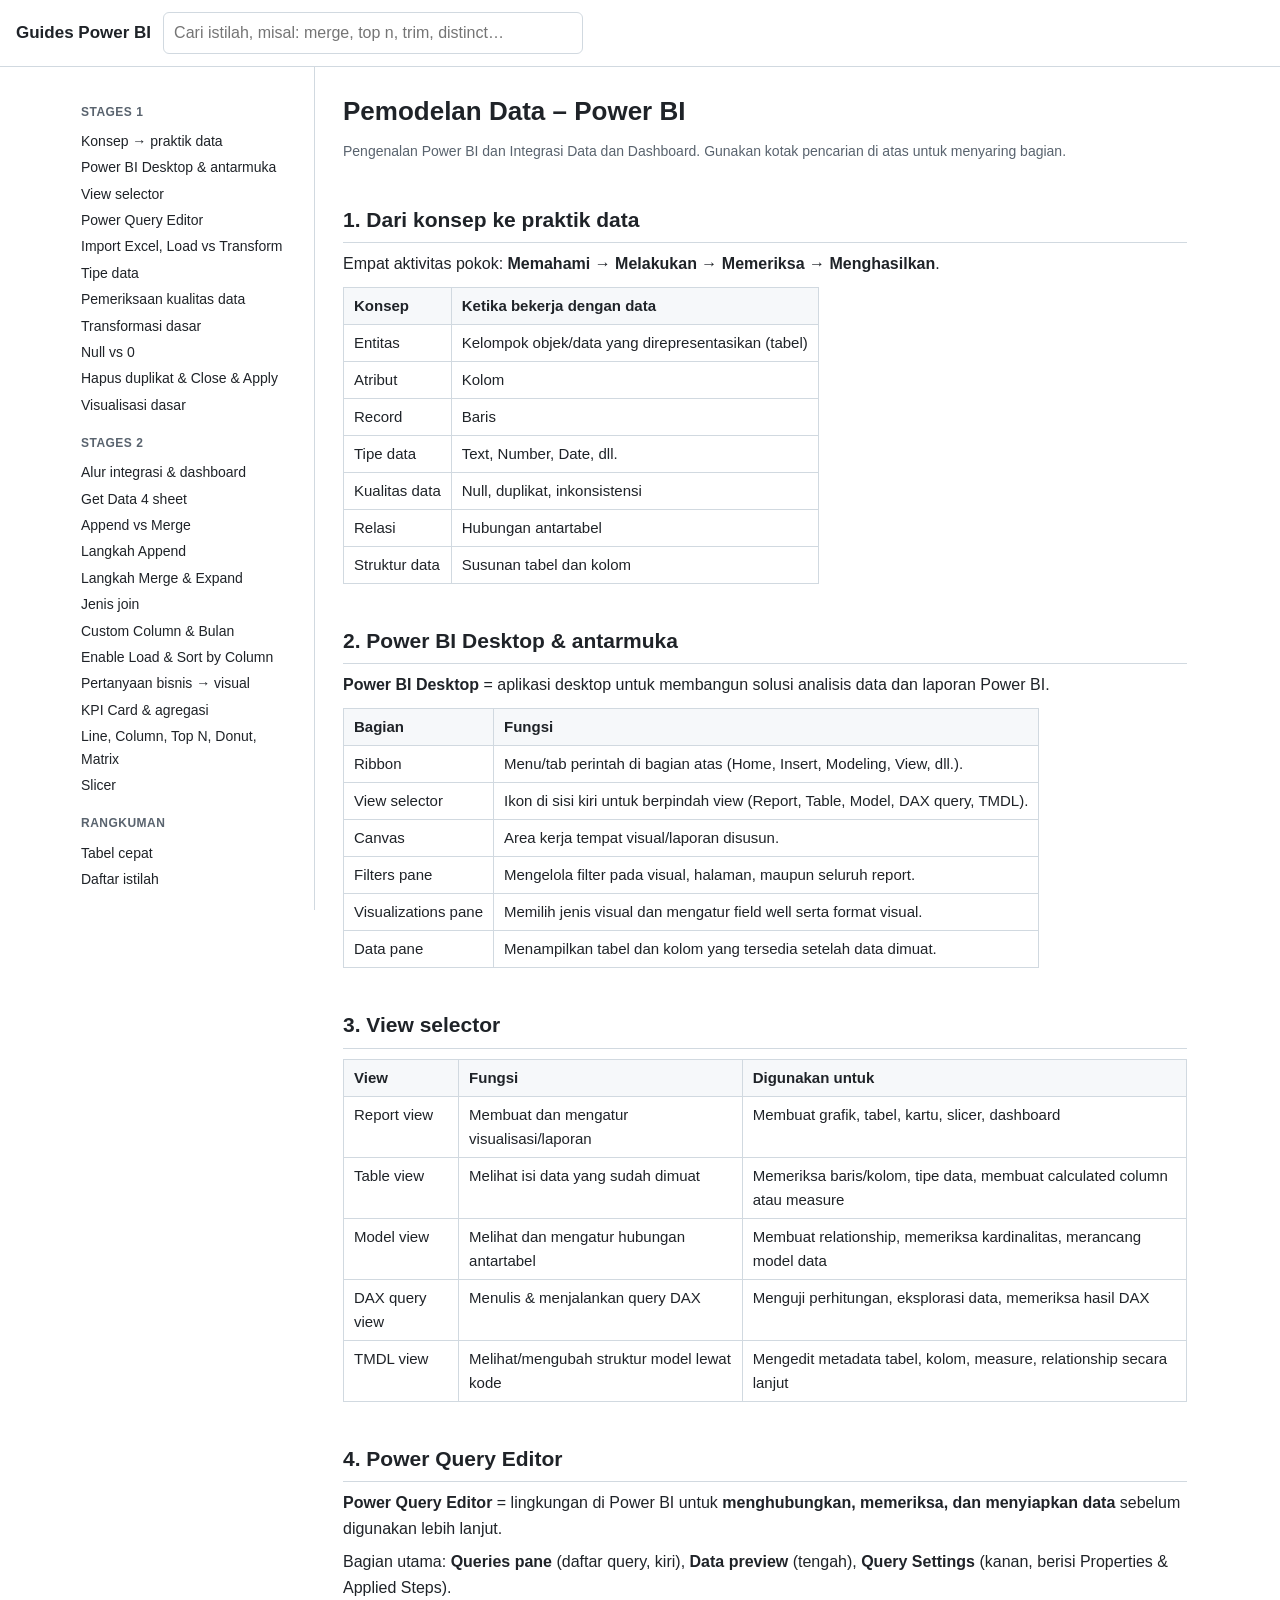
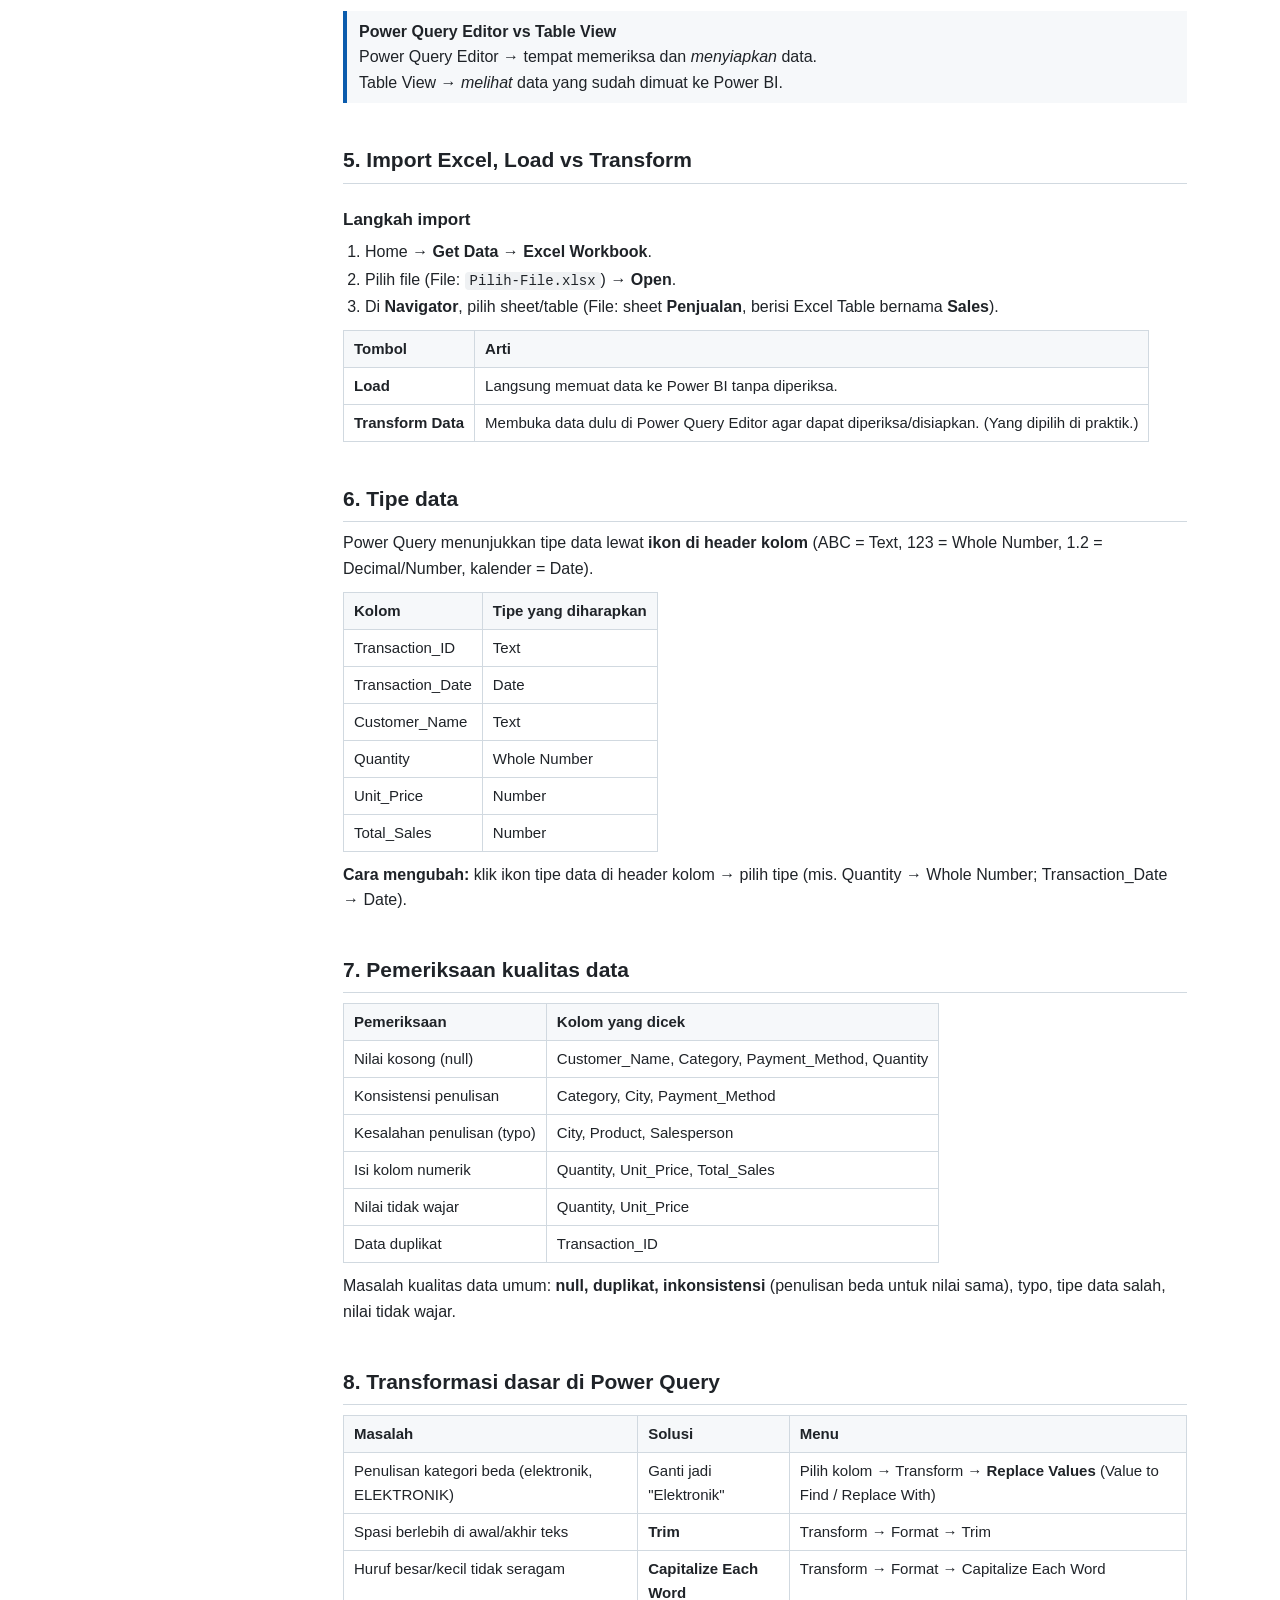
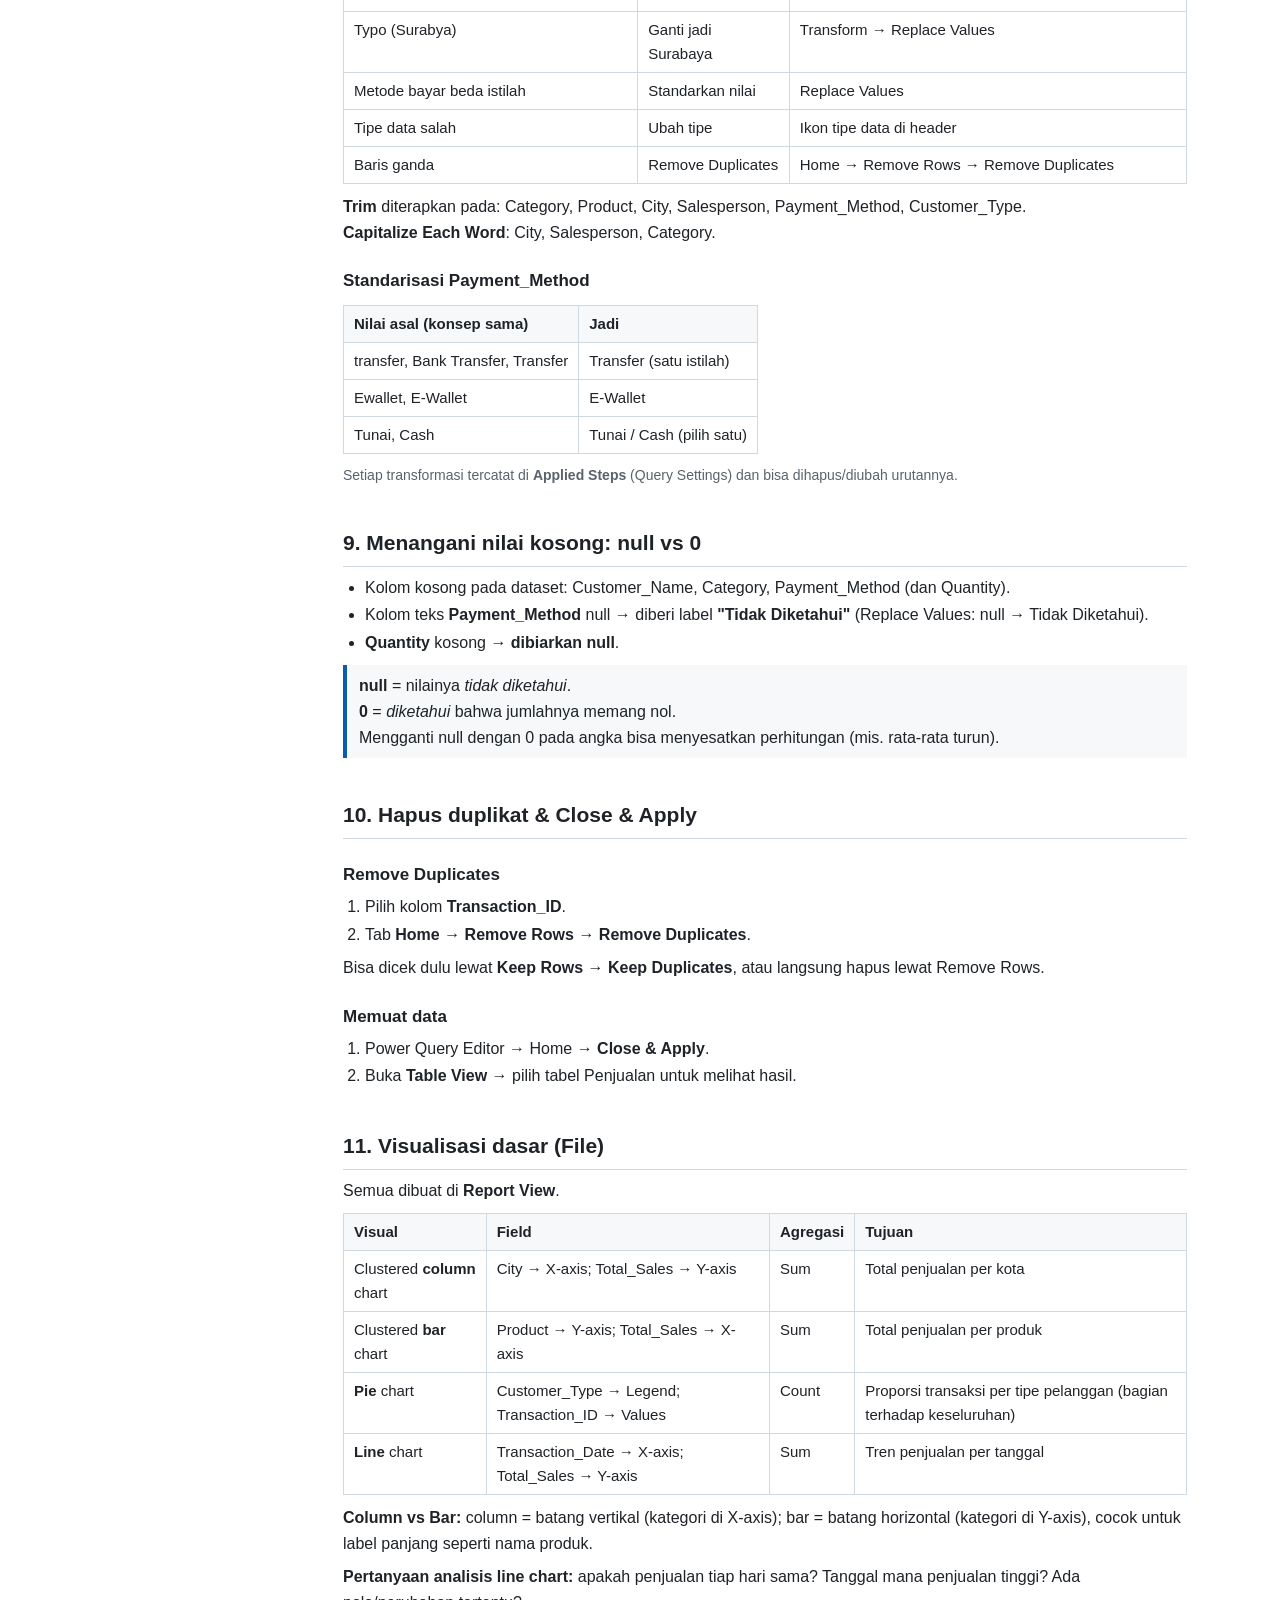
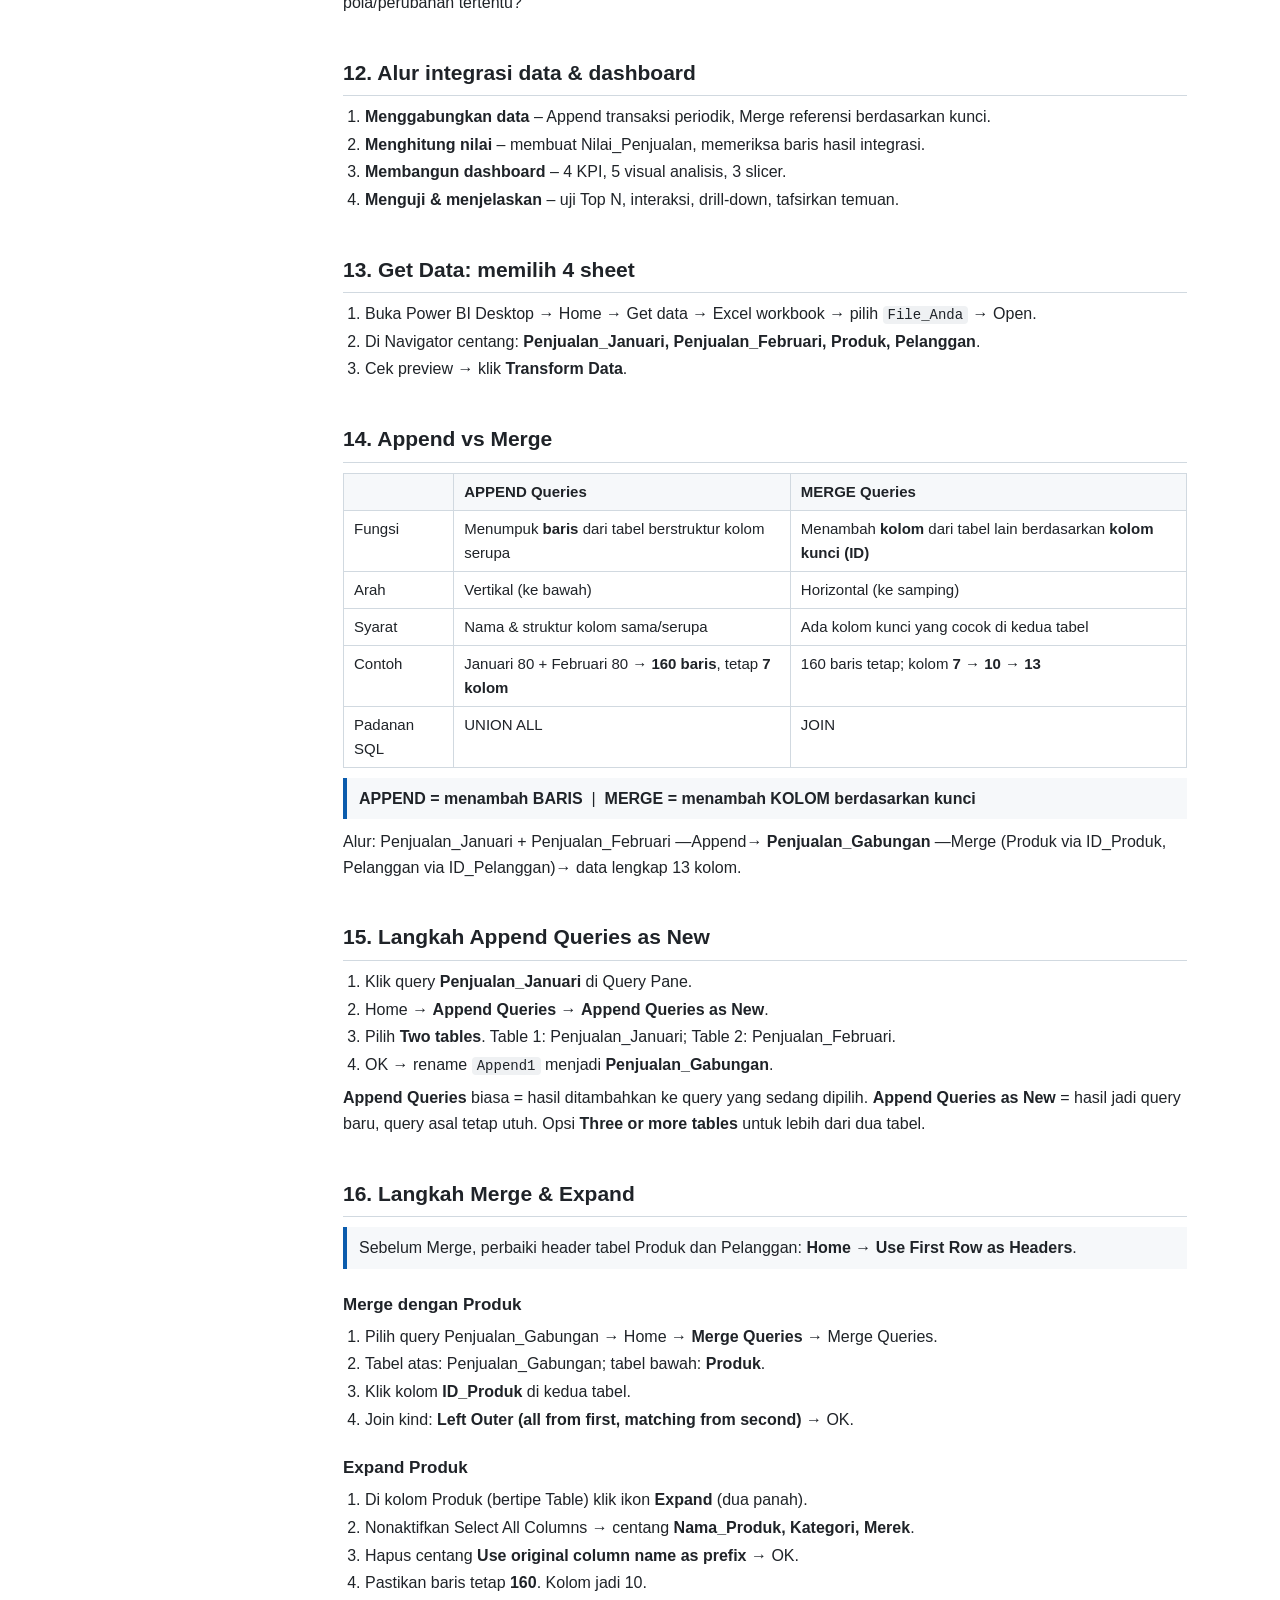
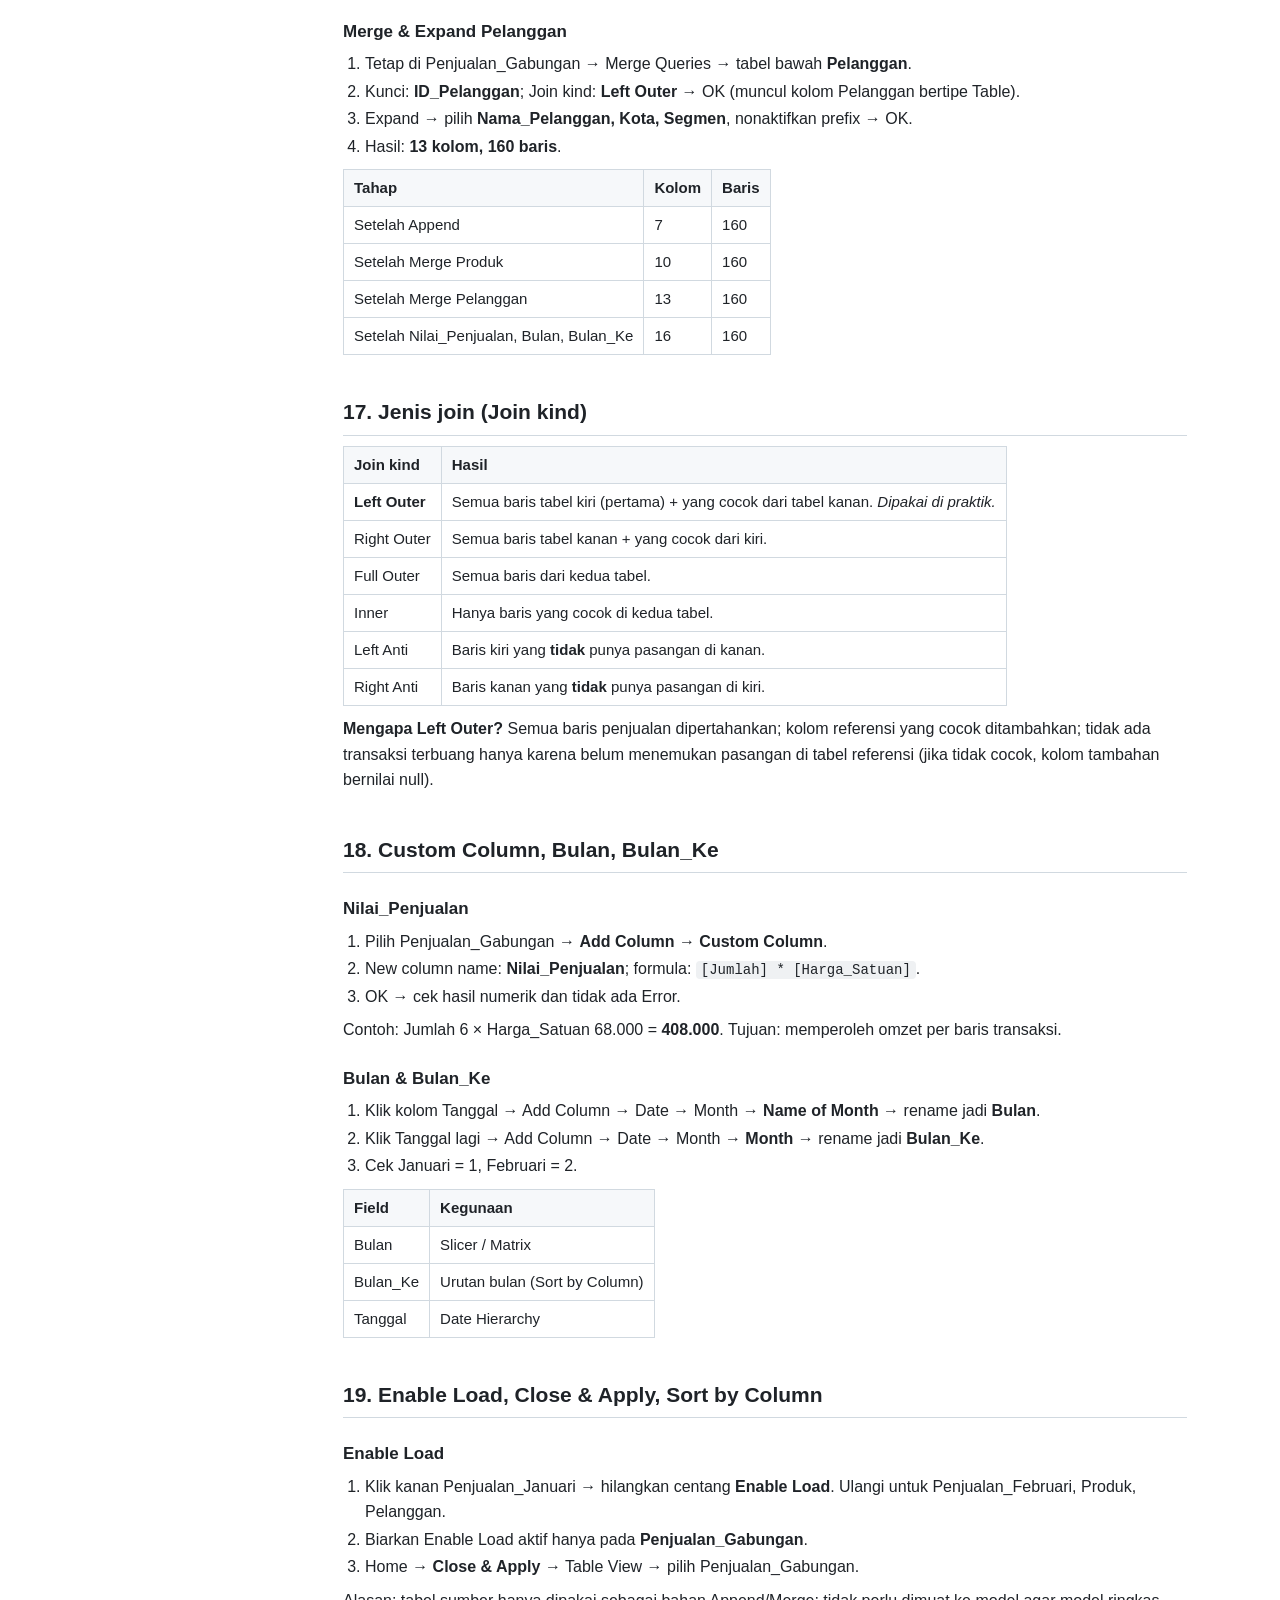
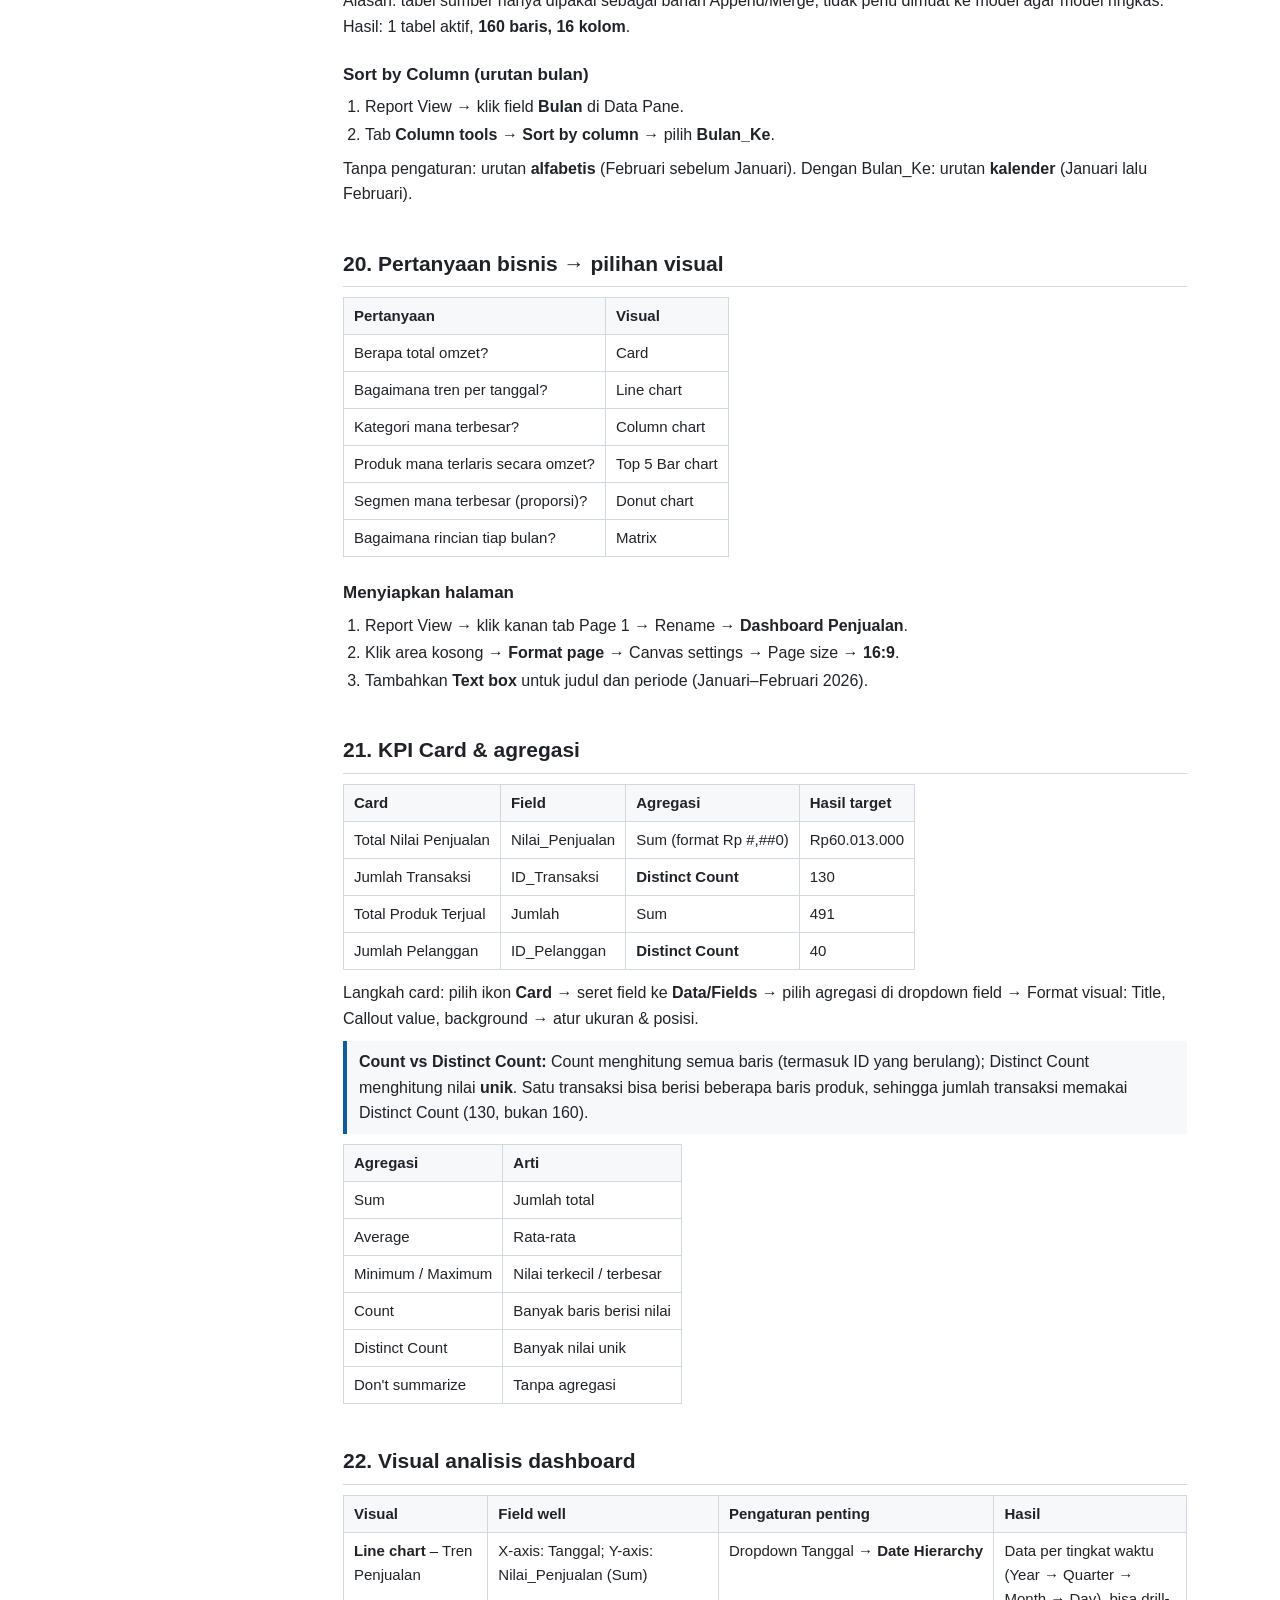
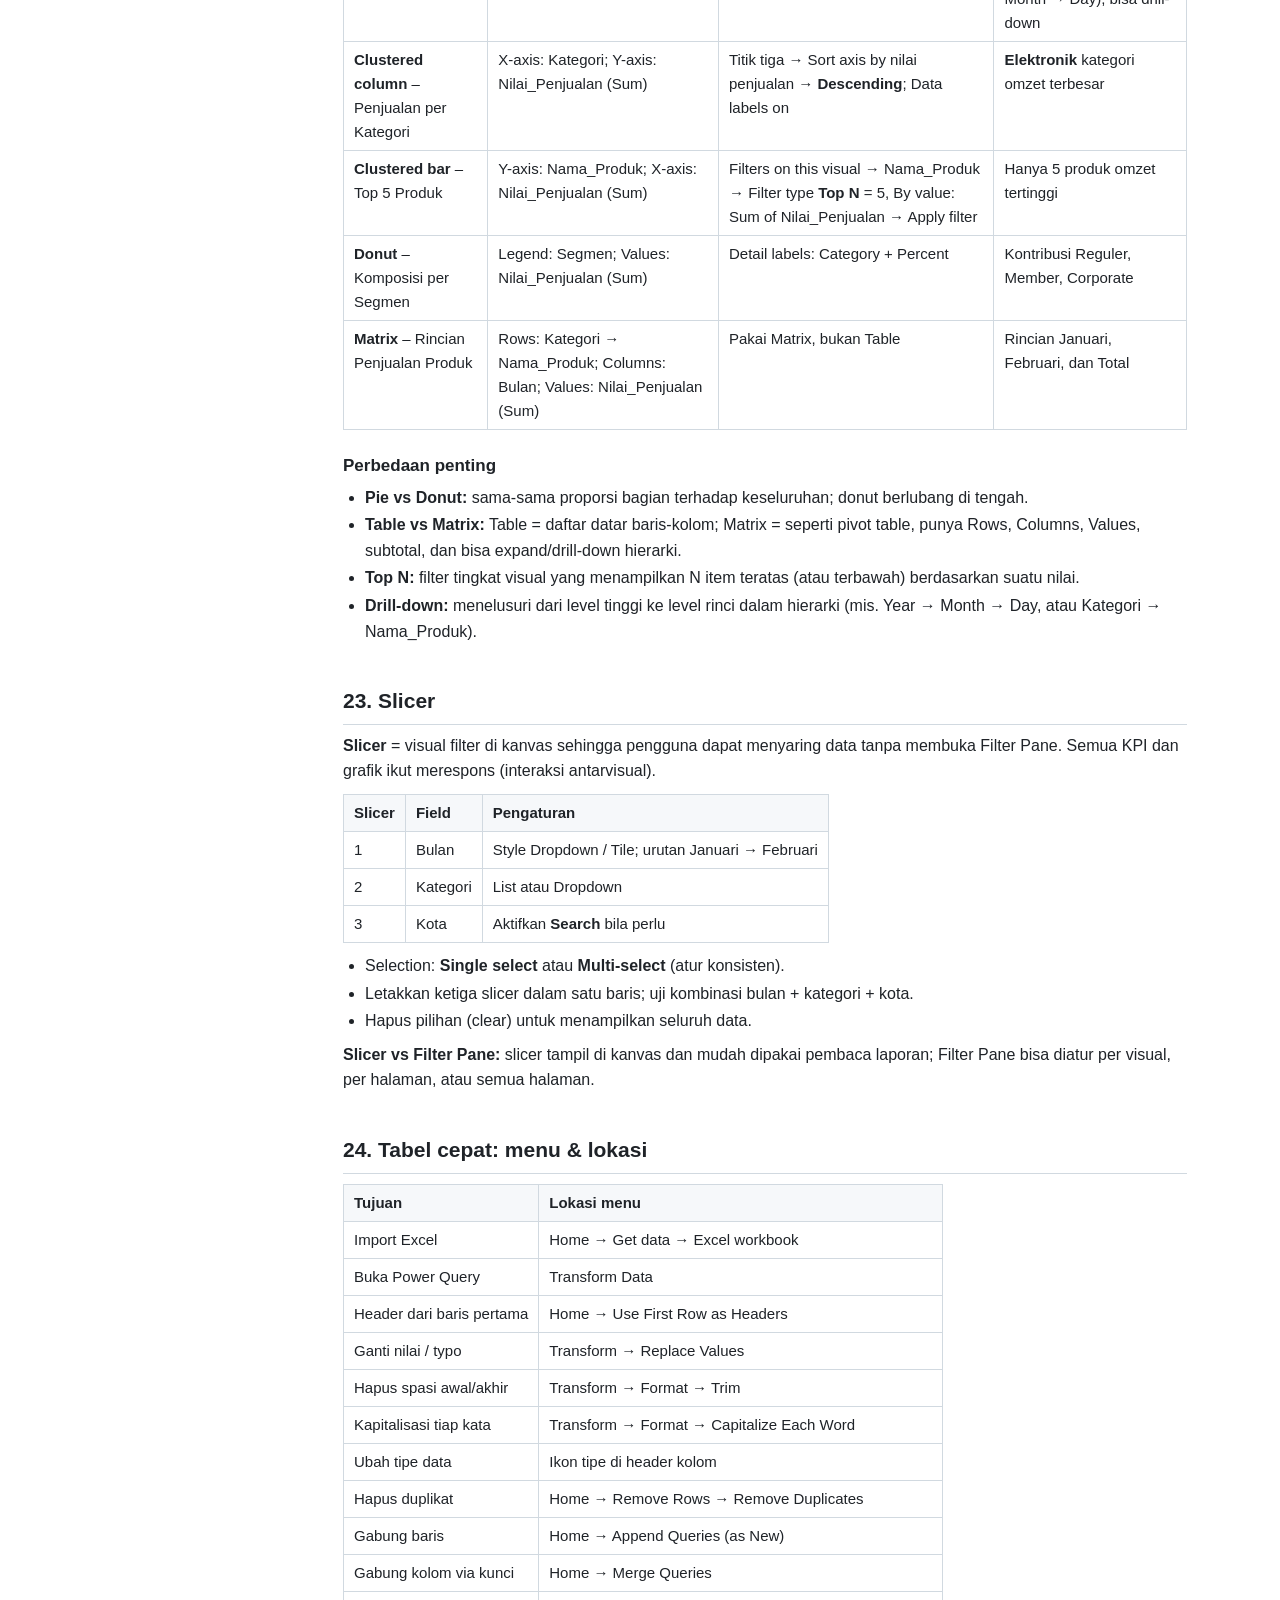
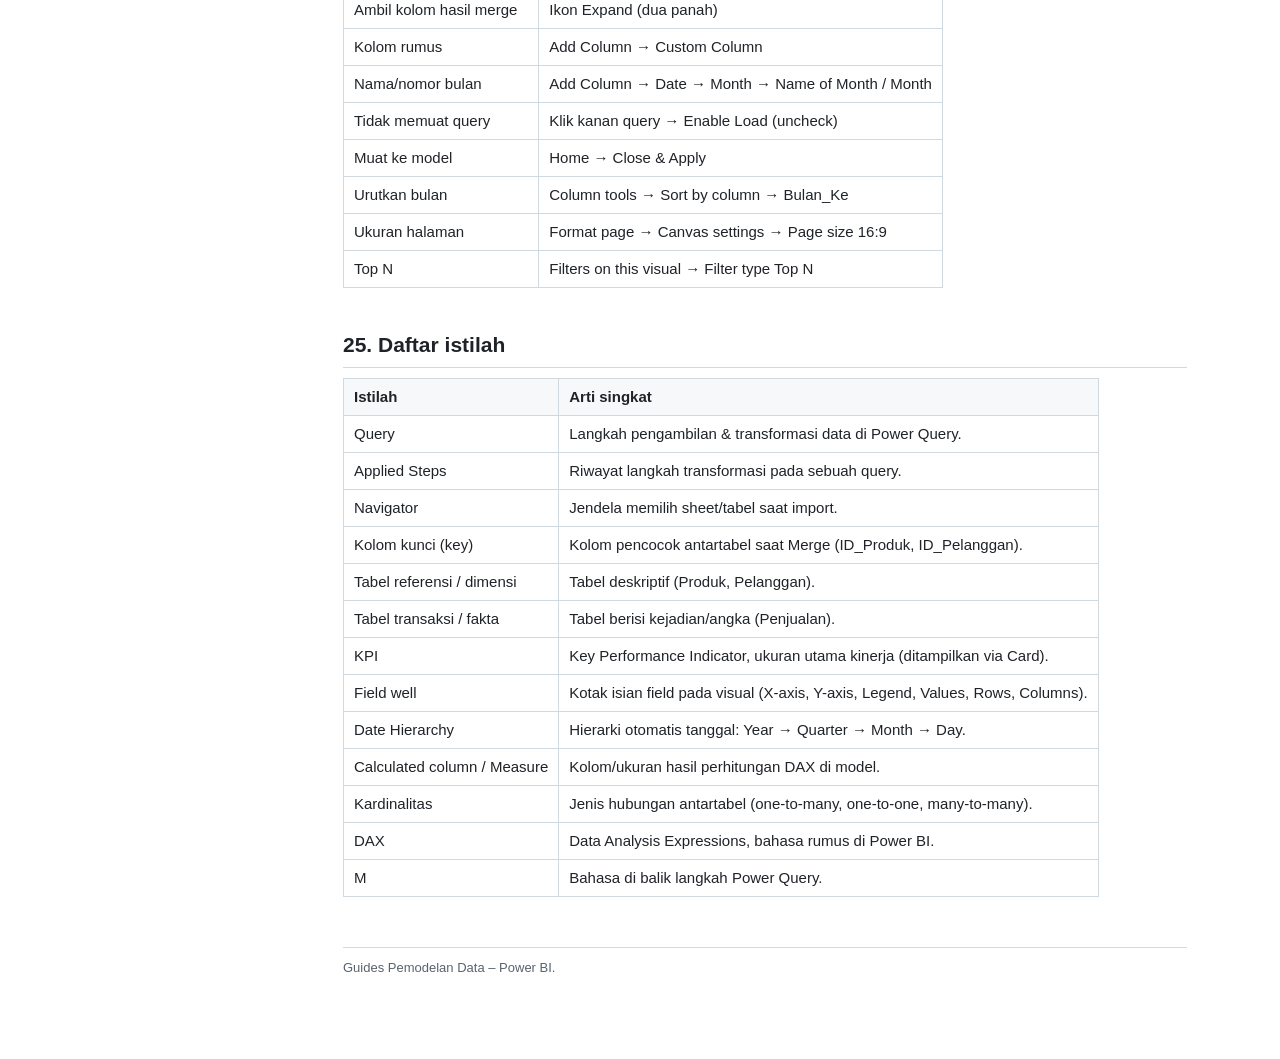
==== index.html @ 7ef9c20b "Tambah panduan Power BI" ====
<!doctype html>
<html lang="id">
<head>
<meta charset="utf-8">
<meta name="viewport" content="width=device-width, initial-scale=1">
<title>Guides Power BI</title>
<meta name="description" content="Ringkasan materi Pengenalan Power BI, Power Query, Append & Merge, dan Dashboard.">
<style>
:root{
  --bg:#ffffff; --fg:#1f2328; --muted:#59636e; --line:#d1d9e0; --soft:#f6f8fa;
  --accent:#0b5cad; --mark:#fff3b0; --code:#eff1f3;
}
*{box-sizing:border-box}
html{scroll-behavior:smooth}
body{margin:0;background:var(--bg);color:var(--fg);font:16px/1.6 -apple-system,"Segoe UI",Roboto,Helvetica,Arial,sans-serif}
a{color:var(--accent);text-decoration:none}
a:hover{text-decoration:underline}
header.top{border-bottom:1px solid var(--line);padding:12px 16px;display:flex;gap:12px;align-items:center;flex-wrap:wrap;position:sticky;top:0;background:var(--bg);z-index:5}
header.top strong{font-size:17px}
#q{flex:1;min-width:200px;max-width:420px;padding:7px 10px;border:1px solid var(--line);border-radius:6px;font:inherit}
#info{color:var(--muted);font-size:13px}
.wrap{display:flex;max-width:1150px;margin:0 auto}
nav.toc{width:250px;flex-shrink:0;padding:20px 16px;border-right:1px solid var(--line);position:sticky;top:57px;height:calc(100vh - 57px);overflow:auto;font-size:14px}
nav.toc h4{margin:16px 0 6px;font-size:12px;text-transform:uppercase;color:var(--muted);letter-spacing:.04em}
nav.toc a{display:block;padding:2px 0;color:var(--fg)}
nav.toc a:hover{color:var(--accent)}
main{flex:1;min-width:0;padding:20px 28px 80px}
h1{font-size:26px;margin:4px 0 4px}
h2{font-size:21px;margin:40px 0 8px;padding-bottom:6px;border-bottom:1px solid var(--line)}
h3{font-size:17px;margin:22px 0 6px}
p{margin:8px 0}
ol,ul{padding-left:22px;margin:6px 0}
li{margin:2px 0}
table{border-collapse:collapse;width:100%;margin:10px 0;font-size:15px;display:block;overflow-x:auto}
th,td{border:1px solid var(--line);padding:6px 10px;text-align:left;vertical-align:top}
th{background:var(--soft)}
code,kbd{background:var(--code);padding:1px 5px;border-radius:4px;font:14px/1.4 Consolas,Menlo,monospace}
.note{border-left:4px solid var(--accent);background:var(--soft);padding:8px 12px;margin:10px 0}
.sub{color:var(--muted);font-size:14px}
section.hide{display:none}
mark{background:var(--mark);padding:0}
footer{color:var(--muted);font-size:13px;margin-top:50px;border-top:1px solid var(--line);padding-top:10px}
@media (max-width:820px){
  nav.toc{display:none}
  main{padding:16px}
}
</style>
</head>
<body>
<header class="top">
  <strong>Guides Power BI</strong>
  <input id="q" type="search" placeholder="Cari istilah, misal: merge, top n, trim, distinct…">
  <span id="info"></span>
</header>

<div class="wrap">
<nav class="toc">
  <h4>Stages 1</h4>
  <a href="#konsep">Konsep → praktik data</a>
  <a href="#pbi">Power BI Desktop & antarmuka</a>
  <a href="#views">View selector</a>
  <a href="#pq">Power Query Editor</a>
  <a href="#import">Import Excel, Load vs Transform</a>
  <a href="#tipe">Tipe data</a>
  <a href="#cek">Pemeriksaan kualitas data</a>
  <a href="#transform">Transformasi dasar</a>
  <a href="#null">Null vs 0</a>
  <a href="#dup">Hapus duplikat & Close & Apply</a>
  <a href="#vis5">Visualisasi dasar</a>
  <h4>Stages 2</h4>
  <a href="#alur6">Alur integrasi & dashboard</a>
  <a href="#getdata6">Get Data 4 sheet</a>
  <a href="#appendmerge">Append vs Merge</a>
  <a href="#append">Langkah Append</a>
  <a href="#merge">Langkah Merge & Expand</a>
  <a href="#join">Jenis join</a>
  <a href="#custom">Custom Column & Bulan</a>
  <a href="#load">Enable Load & Sort by Column</a>
  <a href="#tanya">Pertanyaan bisnis → visual</a>
  <a href="#kpi">KPI Card & agregasi</a>
  <a href="#vis6">Line, Column, Top N, Donut, Matrix</a>
  <a href="#slicer">Slicer</a>
  <h4>Rangkuman</h4>
  <a href="#cepat">Tabel cepat</a>
  <a href="#istilah">Daftar istilah</a>
</nav>

<main>
<h1>Pemodelan Data – Power BI</h1>
<p class="sub">Pengenalan Power BI dan Integrasi Data dan Dashboard. Gunakan kotak pencarian di atas untuk menyaring bagian.</p>

<!-- ================= P05 ================= -->
<section id="konsep">
<h2>1. Dari konsep ke praktik data</h2>
<p>Empat aktivitas pokok: <b>Memahami → Melakukan → Memeriksa → Menghasilkan</b>.</p>
<table>
<tr><th>Konsep</th><th>Ketika bekerja dengan data</th></tr>
<tr><td>Entitas</td><td>Kelompok objek/data yang direpresentasikan (tabel)</td></tr>
<tr><td>Atribut</td><td>Kolom</td></tr>
<tr><td>Record</td><td>Baris</td></tr>
<tr><td>Tipe data</td><td>Text, Number, Date, dll.</td></tr>
<tr><td>Kualitas data</td><td>Null, duplikat, inkonsistensi</td></tr>
<tr><td>Relasi</td><td>Hubungan antartabel</td></tr>
<tr><td>Struktur data</td><td>Susunan tabel dan kolom</td></tr>
</table>
</section>

<section id="pbi">
<h2>2. Power BI Desktop & antarmuka</h2>
<p><b>Power BI Desktop</b> = aplikasi desktop untuk membangun solusi analisis data dan laporan Power BI.</p>
<table>
<tr><th>Bagian</th><th>Fungsi</th></tr>
<tr><td>Ribbon</td><td>Menu/tab perintah di bagian atas (Home, Insert, Modeling, View, dll.).</td></tr>
<tr><td>View selector</td><td>Ikon di sisi kiri untuk berpindah view (Report, Table, Model, DAX query, TMDL).</td></tr>
<tr><td>Canvas</td><td>Area kerja tempat visual/laporan disusun.</td></tr>
<tr><td>Filters pane</td><td>Mengelola filter pada visual, halaman, maupun seluruh report.</td></tr>
<tr><td>Visualizations pane</td><td>Memilih jenis visual dan mengatur field well serta format visual.</td></tr>
<tr><td>Data pane</td><td>Menampilkan tabel dan kolom yang tersedia setelah data dimuat.</td></tr>
</table>
</section>

<section id="views">
<h2>3. View selector</h2>
<table>
<tr><th>View</th><th>Fungsi</th><th>Digunakan untuk</th></tr>
<tr><td>Report view</td><td>Membuat dan mengatur visualisasi/laporan</td><td>Membuat grafik, tabel, kartu, slicer, dashboard</td></tr>
<tr><td>Table view</td><td>Melihat isi data yang sudah dimuat</td><td>Memeriksa baris/kolom, tipe data, membuat calculated column atau measure</td></tr>
<tr><td>Model view</td><td>Melihat dan mengatur hubungan antartabel</td><td>Membuat relationship, memeriksa kardinalitas, merancang model data</td></tr>
<tr><td>DAX query view</td><td>Menulis & menjalankan query DAX</td><td>Menguji perhitungan, eksplorasi data, memeriksa hasil DAX</td></tr>
<tr><td>TMDL view</td><td>Melihat/mengubah struktur model lewat kode</td><td>Mengedit metadata tabel, kolom, measure, relationship secara lanjut</td></tr>
</table>
</section>

<section id="pq">
<h2>4. Power Query Editor</h2>
<p><b>Power Query Editor</b> = lingkungan di Power BI untuk <b>menghubungkan, memeriksa, dan menyiapkan data</b> sebelum digunakan lebih lanjut.</p>
<p>Bagian utama: <b>Queries pane</b> (daftar query, kiri), <b>Data preview</b> (tengah), <b>Query Settings</b> (kanan, berisi Properties & Applied Steps).</p>
<div class="note"><b>Power Query Editor vs Table View</b><br>Power Query Editor → tempat memeriksa dan <i>menyiapkan</i> data.<br>Table View → <i>melihat</i> data yang sudah dimuat ke Power BI.</div>
</section>

<section id="import">
<h2>5. Import Excel, Load vs Transform</h2>
<h3>Langkah import</h3>
<ol>
<li>Home → <b>Get Data</b> → <b>Excel Workbook</b>.</li>
<li>Pilih file (File: <code>Pilih-File.xlsx</code>) → <b>Open</b>.</li>
<li>Di <b>Navigator</b>, pilih sheet/table (File: sheet <b>Penjualan</b>, berisi Excel Table bernama <b>Sales</b>).</li>
</ol>
<table>
<tr><th>Tombol</th><th>Arti</th></tr>
<tr><td><b>Load</b></td><td>Langsung memuat data ke Power BI tanpa diperiksa.</td></tr>
<tr><td><b>Transform Data</b></td><td>Membuka data dulu di Power Query Editor agar dapat diperiksa/disiapkan. (Yang dipilih di praktik.)</td></tr>
</table>
</section>

<section id="tipe">
<h2>6. Tipe data</h2>
<p>Power Query menunjukkan tipe data lewat <b>ikon di header kolom</b> (ABC = Text, 123 = Whole Number, 1.2 = Decimal/Number, kalender = Date).</p>
<table>
<tr><th>Kolom</th><th>Tipe yang diharapkan</th></tr>
<tr><td>Transaction_ID</td><td>Text</td></tr>
<tr><td>Transaction_Date</td><td>Date</td></tr>
<tr><td>Customer_Name</td><td>Text</td></tr>
<tr><td>Quantity</td><td>Whole Number</td></tr>
<tr><td>Unit_Price</td><td>Number</td></tr>
<tr><td>Total_Sales</td><td>Number</td></tr>
</table>
<p><b>Cara mengubah:</b> klik ikon tipe data di header kolom → pilih tipe (mis. Quantity → Whole Number; Transaction_Date → Date).</p>
</section>

<section id="cek">
<h2>7. Pemeriksaan kualitas data</h2>
<table>
<tr><th>Pemeriksaan</th><th>Kolom yang dicek</th></tr>
<tr><td>Nilai kosong (null)</td><td>Customer_Name, Category, Payment_Method, Quantity</td></tr>
<tr><td>Konsistensi penulisan</td><td>Category, City, Payment_Method</td></tr>
<tr><td>Kesalahan penulisan (typo)</td><td>City, Product, Salesperson</td></tr>
<tr><td>Isi kolom numerik</td><td>Quantity, Unit_Price, Total_Sales</td></tr>
<tr><td>Nilai tidak wajar</td><td>Quantity, Unit_Price</td></tr>
<tr><td>Data duplikat</td><td>Transaction_ID</td></tr>
</table>
<p>Masalah kualitas data umum: <b>null, duplikat, inkonsistensi</b> (penulisan beda untuk nilai sama), typo, tipe data salah, nilai tidak wajar.</p>
</section>

<section id="transform">
<h2>8. Transformasi dasar di Power Query</h2>
<table>
<tr><th>Masalah</th><th>Solusi</th><th>Menu</th></tr>
<tr><td>Penulisan kategori beda (elektronik, ELEKTRONIK)</td><td>Ganti jadi "Elektronik"</td><td>Pilih kolom → Transform → <b>Replace Values</b> (Value to Find / Replace With)</td></tr>
<tr><td>Spasi berlebih di awal/akhir teks</td><td><b>Trim</b></td><td>Transform → Format → Trim</td></tr>
<tr><td>Huruf besar/kecil tidak seragam</td><td><b>Capitalize Each Word</b></td><td>Transform → Format → Capitalize Each Word</td></tr>
<tr><td>Typo (Surabya)</td><td>Ganti jadi Surabaya</td><td>Transform → Replace Values</td></tr>
<tr><td>Metode bayar beda istilah</td><td>Standarkan nilai</td><td>Replace Values</td></tr>
<tr><td>Tipe data salah</td><td>Ubah tipe</td><td>Ikon tipe data di header</td></tr>
<tr><td>Baris ganda</td><td>Remove Duplicates</td><td>Home → Remove Rows → Remove Duplicates</td></tr>
</table>
<p><b>Trim</b> diterapkan pada: Category, Product, City, Salesperson, Payment_Method, Customer_Type.<br>
<b>Capitalize Each Word</b>: City, Salesperson, Category.</p>
<h3>Standarisasi Payment_Method</h3>
<table>
<tr><th>Nilai asal (konsep sama)</th><th>Jadi</th></tr>
<tr><td>transfer, Bank Transfer, Transfer</td><td>Transfer (satu istilah)</td></tr>
<tr><td>Ewallet, E-Wallet</td><td>E-Wallet</td></tr>
<tr><td>Tunai, Cash</td><td>Tunai / Cash (pilih satu)</td></tr>
</table>
<p class="sub">Setiap transformasi tercatat di <b>Applied Steps</b> (Query Settings) dan bisa dihapus/diubah urutannya.</p>
</section>

<section id="null">
<h2>9. Menangani nilai kosong: null vs 0</h2>
<ul>
<li>Kolom kosong pada dataset: Customer_Name, Category, Payment_Method (dan Quantity).</li>
<li>Kolom teks <b>Payment_Method</b> null → diberi label <b>"Tidak Diketahui"</b> (Replace Values: null → Tidak Diketahui).</li>
<li><b>Quantity</b> kosong → <b>dibiarkan null</b>.</li>
</ul>
<div class="note"><b>null</b> = nilainya <i>tidak diketahui</i>.<br><b>0</b> = <i>diketahui</i> bahwa jumlahnya memang nol.<br>Mengganti null dengan 0 pada angka bisa menyesatkan perhitungan (mis. rata-rata turun).</div>
</section>

<section id="dup">
<h2>10. Hapus duplikat & Close & Apply</h2>
<h3>Remove Duplicates</h3>
<ol>
<li>Pilih kolom <b>Transaction_ID</b>.</li>
<li>Tab <b>Home</b> → <b>Remove Rows</b> → <b>Remove Duplicates</b>.</li>
</ol>
<p>Bisa dicek dulu lewat <b>Keep Rows → Keep Duplicates</b>, atau langsung hapus lewat Remove Rows.</p>
<h3>Memuat data</h3>
<ol>
<li>Power Query Editor → Home → <b>Close &amp; Apply</b>.</li>
<li>Buka <b>Table View</b> → pilih tabel Penjualan untuk melihat hasil.</li>
</ol>
</section>

<section id="vis5">
<h2>11. Visualisasi dasar (File)</h2>
<p>Semua dibuat di <b>Report View</b>.</p>
<table>
<tr><th>Visual</th><th>Field</th><th>Agregasi</th><th>Tujuan</th></tr>
<tr><td>Clustered <b>column</b> chart</td><td>City → X-axis; Total_Sales → Y-axis</td><td>Sum</td><td>Total penjualan per kota</td></tr>
<tr><td>Clustered <b>bar</b> chart</td><td>Product → Y-axis; Total_Sales → X-axis</td><td>Sum</td><td>Total penjualan per produk</td></tr>
<tr><td><b>Pie</b> chart</td><td>Customer_Type → Legend; Transaction_ID → Values</td><td>Count</td><td>Proporsi transaksi per tipe pelanggan (bagian terhadap keseluruhan)</td></tr>
<tr><td><b>Line</b> chart</td><td>Transaction_Date → X-axis; Total_Sales → Y-axis</td><td>Sum</td><td>Tren penjualan per tanggal</td></tr>
</table>
<p><b>Column vs Bar:</b> column = batang vertikal (kategori di X-axis); bar = batang horizontal (kategori di Y-axis), cocok untuk label panjang seperti nama produk.</p>
<p><b>Pertanyaan analisis line chart:</b> apakah penjualan tiap hari sama? Tanggal mana penjualan tinggi? Ada pola/perubahan tertentu?</p>
</section>

<!-- ================= P06 ================= -->
<section id="alur6">
<h2>12. Alur integrasi data & dashboard</h2>
<ol>
<li><b>Menggabungkan data</b> – Append transaksi periodik, Merge referensi berdasarkan kunci.</li>
<li><b>Menghitung nilai</b> – membuat Nilai_Penjualan, memeriksa baris hasil integrasi.</li>
<li><b>Membangun dashboard</b> – 4 KPI, 5 visual analisis, 3 slicer.</li>
<li><b>Menguji & menjelaskan</b> – uji Top N, interaksi, drill-down, tafsirkan temuan.</li>
</ol>
</section>

<section id="getdata6">
<h2>13. Get Data: memilih 4 sheet</h2>
<ol>
<li>Buka Power BI Desktop → Home → Get data → Excel workbook → pilih <code>File_Anda</code> → Open.</li>
<li>Di Navigator centang: <b>Penjualan_Januari, Penjualan_Februari, Produk, Pelanggan</b>.</li>
<li>Cek preview → klik <b>Transform Data</b>.</li>
</ol>
</section>

<section id="appendmerge">
<h2>14. Append vs Merge</h2>
<table>
<tr><th></th><th>APPEND Queries</th><th>MERGE Queries</th></tr>
<tr><td>Fungsi</td><td>Menumpuk <b>baris</b> dari tabel berstruktur kolom serupa</td><td>Menambah <b>kolom</b> dari tabel lain berdasarkan <b>kolom kunci (ID)</b></td></tr>
<tr><td>Arah</td><td>Vertikal (ke bawah)</td><td>Horizontal (ke samping)</td></tr>
<tr><td>Syarat</td><td>Nama & struktur kolom sama/serupa</td><td>Ada kolom kunci yang cocok di kedua tabel</td></tr>
<tr><td>Contoh </td><td>Januari 80 + Februari 80 → <b>160 baris</b>, tetap <b>7 kolom</b></td><td>160 baris tetap; kolom <b>7 → 10 → 13</b></td></tr>
<tr><td>Padanan SQL</td><td>UNION ALL</td><td>JOIN</td></tr>
</table>
<div class="note"><b>APPEND = menambah BARIS</b> &nbsp;|&nbsp; <b>MERGE = menambah KOLOM berdasarkan kunci</b></div>
<p>Alur: Penjualan_Januari + Penjualan_Februari —Append→ <b>Penjualan_Gabungan</b> —Merge (Produk via ID_Produk, Pelanggan via ID_Pelanggan)→ data lengkap 13 kolom.</p>
</section>

<section id="append">
<h2>15. Langkah Append Queries as New</h2>
<ol>
<li>Klik query <b>Penjualan_Januari</b> di Query Pane.</li>
<li>Home → <b>Append Queries</b> → <b>Append Queries as New</b>.</li>
<li>Pilih <b>Two tables</b>. Table 1: Penjualan_Januari; Table 2: Penjualan_Februari.</li>
<li>OK → rename <code>Append1</code> menjadi <b>Penjualan_Gabungan</b>.</li>
</ol>
<p><b>Append Queries</b> biasa = hasil ditambahkan ke query yang sedang dipilih. <b>Append Queries as New</b> = hasil jadi query baru, query asal tetap utuh. Opsi <b>Three or more tables</b> untuk lebih dari dua tabel.</p>
</section>

<section id="merge">
<h2>16. Langkah Merge & Expand</h2>
<div class="note">Sebelum Merge, perbaiki header tabel Produk dan Pelanggan: <b>Home → Use First Row as Headers</b>.</div>
<h3>Merge dengan Produk</h3>
<ol>
<li>Pilih query Penjualan_Gabungan → Home → <b>Merge Queries</b> → Merge Queries.</li>
<li>Tabel atas: Penjualan_Gabungan; tabel bawah: <b>Produk</b>.</li>
<li>Klik kolom <b>ID_Produk</b> di kedua tabel.</li>
<li>Join kind: <b>Left Outer (all from first, matching from second)</b> → OK.</li>
</ol>
<h3>Expand Produk</h3>
<ol>
<li>Di kolom Produk (bertipe Table) klik ikon <b>Expand</b> (dua panah).</li>
<li>Nonaktifkan Select All Columns → centang <b>Nama_Produk, Kategori, Merek</b>.</li>
<li>Hapus centang <b>Use original column name as prefix</b> → OK.</li>
<li>Pastikan baris tetap <b>160</b>. Kolom jadi 10.</li>
</ol>
<h3>Merge & Expand Pelanggan</h3>
<ol>
<li>Tetap di Penjualan_Gabungan → Merge Queries → tabel bawah <b>Pelanggan</b>.</li>
<li>Kunci: <b>ID_Pelanggan</b>; Join kind: <b>Left Outer</b> → OK (muncul kolom Pelanggan bertipe Table).</li>
<li>Expand → pilih <b>Nama_Pelanggan, Kota, Segmen</b>, nonaktifkan prefix → OK.</li>
<li>Hasil: <b>13 kolom, 160 baris</b>.</li>
</ol>
<table>
<tr><th>Tahap</th><th>Kolom</th><th>Baris</th></tr>
<tr><td>Setelah Append</td><td>7</td><td>160</td></tr>
<tr><td>Setelah Merge Produk</td><td>10</td><td>160</td></tr>
<tr><td>Setelah Merge Pelanggan</td><td>13</td><td>160</td></tr>
<tr><td>Setelah Nilai_Penjualan, Bulan, Bulan_Ke</td><td>16</td><td>160</td></tr>
</table>
</section>

<section id="join">
<h2>17. Jenis join (Join kind)</h2>
<table>
<tr><th>Join kind</th><th>Hasil</th></tr>
<tr><td><b>Left Outer</b></td><td>Semua baris tabel kiri (pertama) + yang cocok dari tabel kanan. <i>Dipakai di praktik.</i></td></tr>
<tr><td>Right Outer</td><td>Semua baris tabel kanan + yang cocok dari kiri.</td></tr>
<tr><td>Full Outer</td><td>Semua baris dari kedua tabel.</td></tr>
<tr><td>Inner</td><td>Hanya baris yang cocok di kedua tabel.</td></tr>
<tr><td>Left Anti</td><td>Baris kiri yang <b>tidak</b> punya pasangan di kanan.</td></tr>
<tr><td>Right Anti</td><td>Baris kanan yang <b>tidak</b> punya pasangan di kiri.</td></tr>
</table>
<p><b>Mengapa Left Outer?</b> Semua baris penjualan dipertahankan; kolom referensi yang cocok ditambahkan; tidak ada transaksi terbuang hanya karena belum menemukan pasangan di tabel referensi (jika tidak cocok, kolom tambahan bernilai null).</p>
</section>

<section id="custom">
<h2>18. Custom Column, Bulan, Bulan_Ke</h2>
<h3>Nilai_Penjualan</h3>
<ol>
<li>Pilih Penjualan_Gabungan → <b>Add Column → Custom Column</b>.</li>
<li>New column name: <b>Nilai_Penjualan</b>; formula: <code>[Jumlah] * [Harga_Satuan]</code>.</li>
<li>OK → cek hasil numerik dan tidak ada Error.</li>
</ol>
<p>Contoh: Jumlah 6 × Harga_Satuan 68.000 = <b>408.000</b>. Tujuan: memperoleh omzet per baris transaksi.</p>
<h3>Bulan & Bulan_Ke</h3>
<ol>
<li>Klik kolom Tanggal → Add Column → Date → Month → <b>Name of Month</b> → rename jadi <b>Bulan</b>.</li>
<li>Klik Tanggal lagi → Add Column → Date → Month → <b>Month</b> → rename jadi <b>Bulan_Ke</b>.</li>
<li>Cek Januari = 1, Februari = 2.</li>
</ol>
<table>
<tr><th>Field</th><th>Kegunaan</th></tr>
<tr><td>Bulan</td><td>Slicer / Matrix</td></tr>
<tr><td>Bulan_Ke</td><td>Urutan bulan (Sort by Column)</td></tr>
<tr><td>Tanggal</td><td>Date Hierarchy</td></tr>
</table>
</section>

<section id="load">
<h2>19. Enable Load, Close & Apply, Sort by Column</h2>
<h3>Enable Load</h3>
<ol>
<li>Klik kanan Penjualan_Januari → hilangkan centang <b>Enable Load</b>. Ulangi untuk Penjualan_Februari, Produk, Pelanggan.</li>
<li>Biarkan Enable Load aktif hanya pada <b>Penjualan_Gabungan</b>.</li>
<li>Home → <b>Close &amp; Apply</b> → Table View → pilih Penjualan_Gabungan.</li>
</ol>
<p>Alasan: tabel sumber hanya dipakai sebagai bahan Append/Merge; tidak perlu dimuat ke model agar model ringkas. Hasil: 1 tabel aktif, <b>160 baris, 16 kolom</b>.</p>
<h3>Sort by Column (urutan bulan)</h3>
<ol>
<li>Report View → klik field <b>Bulan</b> di Data Pane.</li>
<li>Tab <b>Column tools</b> → <b>Sort by column</b> → pilih <b>Bulan_Ke</b>.</li>
</ol>
<p>Tanpa pengaturan: urutan <b>alfabetis</b> (Februari sebelum Januari). Dengan Bulan_Ke: urutan <b>kalender</b> (Januari lalu Februari).</p>
</section>

<section id="tanya">
<h2>20. Pertanyaan bisnis → pilihan visual</h2>
<table>
<tr><th>Pertanyaan</th><th>Visual</th></tr>
<tr><td>Berapa total omzet?</td><td>Card</td></tr>
<tr><td>Bagaimana tren per tanggal?</td><td>Line chart</td></tr>
<tr><td>Kategori mana terbesar?</td><td>Column chart</td></tr>
<tr><td>Produk mana terlaris secara omzet?</td><td>Top 5 Bar chart</td></tr>
<tr><td>Segmen mana terbesar (proporsi)?</td><td>Donut chart</td></tr>
<tr><td>Bagaimana rincian tiap bulan?</td><td>Matrix</td></tr>
</table>
<h3>Menyiapkan halaman</h3>
<ol>
<li>Report View → klik kanan tab Page 1 → Rename → <b>Dashboard Penjualan</b>.</li>
<li>Klik area kosong → <b>Format page</b> → Canvas settings → Page size → <b>16:9</b>.</li>
<li>Tambahkan <b>Text box</b> untuk judul dan periode (Januari–Februari 2026).</li>
</ol>
</section>

<section id="kpi">
<h2>21. KPI Card & agregasi</h2>
<table>
<tr><th>Card</th><th>Field</th><th>Agregasi</th><th>Hasil target</th></tr>
<tr><td>Total Nilai Penjualan</td><td>Nilai_Penjualan</td><td>Sum (format Rp #,##0)</td><td>Rp60.013.000</td></tr>
<tr><td>Jumlah Transaksi</td><td>ID_Transaksi</td><td><b>Distinct Count</b></td><td>130</td></tr>
<tr><td>Total Produk Terjual</td><td>Jumlah</td><td>Sum</td><td>491</td></tr>
<tr><td>Jumlah Pelanggan</td><td>ID_Pelanggan</td><td><b>Distinct Count</b></td><td>40</td></tr>
</table>
<p>Langkah card: pilih ikon <b>Card</b> → seret field ke <b>Data/Fields</b> → pilih agregasi di dropdown field → Format visual: Title, Callout value, background → atur ukuran & posisi.</p>
<div class="note"><b>Count vs Distinct Count:</b> Count menghitung semua baris (termasuk ID yang berulang); Distinct Count menghitung nilai <b>unik</b>. Satu transaksi bisa berisi beberapa baris produk, sehingga jumlah transaksi memakai Distinct Count (130, bukan 160).</div>
<table>
<tr><th>Agregasi</th><th>Arti</th></tr>
<tr><td>Sum</td><td>Jumlah total</td></tr>
<tr><td>Average</td><td>Rata-rata</td></tr>
<tr><td>Minimum / Maximum</td><td>Nilai terkecil / terbesar</td></tr>
<tr><td>Count</td><td>Banyak baris berisi nilai</td></tr>
<tr><td>Distinct Count</td><td>Banyak nilai unik</td></tr>
<tr><td>Don't summarize</td><td>Tanpa agregasi</td></tr>
</table>
</section>

<section id="vis6">
<h2>22. Visual analisis dashboard</h2>
<table>
<tr><th>Visual</th><th>Field well</th><th>Pengaturan penting</th><th>Hasil</th></tr>
<tr><td><b>Line chart</b> – Tren Penjualan</td><td>X-axis: Tanggal; Y-axis: Nilai_Penjualan (Sum)</td><td>Dropdown Tanggal → <b>Date Hierarchy</b></td><td>Data per tingkat waktu (Year → Quarter → Month → Day), bisa drill-down</td></tr>
<tr><td><b>Clustered column</b> – Penjualan per Kategori</td><td>X-axis: Kategori; Y-axis: Nilai_Penjualan (Sum)</td><td>Titik tiga → Sort axis by nilai penjualan → <b>Descending</b>; Data labels on</td><td><b>Elektronik</b> kategori omzet terbesar</td></tr>
<tr><td><b>Clustered bar</b> – Top 5 Produk</td><td>Y-axis: Nama_Produk; X-axis: Nilai_Penjualan (Sum)</td><td>Filters on this visual → Nama_Produk → Filter type <b>Top N</b> = 5, By value: Sum of Nilai_Penjualan → Apply filter</td><td>Hanya 5 produk omzet tertinggi</td></tr>
<tr><td><b>Donut</b> – Komposisi per Segmen</td><td>Legend: Segmen; Values: Nilai_Penjualan (Sum)</td><td>Detail labels: Category + Percent</td><td>Kontribusi Reguler, Member, Corporate</td></tr>
<tr><td><b>Matrix</b> – Rincian Penjualan Produk</td><td>Rows: Kategori → Nama_Produk; Columns: Bulan; Values: Nilai_Penjualan (Sum)</td><td>Pakai Matrix, bukan Table</td><td>Rincian Januari, Februari, dan Total</td></tr>
</table>
<h3>Perbedaan penting</h3>
<ul>
<li><b>Pie vs Donut:</b> sama-sama proporsi bagian terhadap keseluruhan; donut berlubang di tengah.</li>
<li><b>Table vs Matrix:</b> Table = daftar datar baris-kolom; Matrix = seperti pivot table, punya Rows, Columns, Values, subtotal, dan bisa expand/drill-down hierarki.</li>
<li><b>Top N:</b> filter tingkat visual yang menampilkan N item teratas (atau terbawah) berdasarkan suatu nilai.</li>
<li><b>Drill-down:</b> menelusuri dari level tinggi ke level rinci dalam hierarki (mis. Year → Month → Day, atau Kategori → Nama_Produk).</li>
</ul>
</section>

<section id="slicer">
<h2>23. Slicer</h2>
<p><b>Slicer</b> = visual filter di kanvas sehingga pengguna dapat menyaring data tanpa membuka Filter Pane. Semua KPI dan grafik ikut merespons (interaksi antarvisual).</p>
<table>
<tr><th>Slicer</th><th>Field</th><th>Pengaturan</th></tr>
<tr><td>1</td><td>Bulan</td><td>Style Dropdown / Tile; urutan Januari → Februari</td></tr>
<tr><td>2</td><td>Kategori</td><td>List atau Dropdown</td></tr>
<tr><td>3</td><td>Kota</td><td>Aktifkan <b>Search</b> bila perlu</td></tr>
</table>
<ul>
<li>Selection: <b>Single select</b> atau <b>Multi-select</b> (atur konsisten).</li>
<li>Letakkan ketiga slicer dalam satu baris; uji kombinasi bulan + kategori + kota.</li>
<li>Hapus pilihan (clear) untuk menampilkan seluruh data.</li>
</ul>
<p><b>Slicer vs Filter Pane:</b> slicer tampil di kanvas dan mudah dipakai pembaca laporan; Filter Pane bisa diatur per visual, per halaman, atau semua halaman.</p>
</section>

<!-- ================= Rangkuman ================= -->
<section id="cepat">
<h2>24. Tabel cepat: menu & lokasi</h2>
<table>
<tr><th>Tujuan</th><th>Lokasi menu</th></tr>
<tr><td>Import Excel</td><td>Home → Get data → Excel workbook</td></tr>
<tr><td>Buka Power Query</td><td>Transform Data</td></tr>
<tr><td>Header dari baris pertama</td><td>Home → Use First Row as Headers</td></tr>
<tr><td>Ganti nilai / typo</td><td>Transform → Replace Values</td></tr>
<tr><td>Hapus spasi awal/akhir</td><td>Transform → Format → Trim</td></tr>
<tr><td>Kapitalisasi tiap kata</td><td>Transform → Format → Capitalize Each Word</td></tr>
<tr><td>Ubah tipe data</td><td>Ikon tipe di header kolom</td></tr>
<tr><td>Hapus duplikat</td><td>Home → Remove Rows → Remove Duplicates</td></tr>
<tr><td>Gabung baris</td><td>Home → Append Queries (as New)</td></tr>
<tr><td>Gabung kolom via kunci</td><td>Home → Merge Queries</td></tr>
<tr><td>Ambil kolom hasil merge</td><td>Ikon Expand (dua panah)</td></tr>
<tr><td>Kolom rumus</td><td>Add Column → Custom Column</td></tr>
<tr><td>Nama/nomor bulan</td><td>Add Column → Date → Month → Name of Month / Month</td></tr>
<tr><td>Tidak memuat query</td><td>Klik kanan query → Enable Load (uncheck)</td></tr>
<tr><td>Muat ke model</td><td>Home → Close &amp; Apply</td></tr>
<tr><td>Urutkan bulan</td><td>Column tools → Sort by column → Bulan_Ke</td></tr>
<tr><td>Ukuran halaman</td><td>Format page → Canvas settings → Page size 16:9</td></tr>
<tr><td>Top N</td><td>Filters on this visual → Filter type Top N</td></tr>
</table>
</section>

<section id="istilah">
<h2>25. Daftar istilah</h2>
<table>
<tr><th>Istilah</th><th>Arti singkat</th></tr>
<tr><td>Query</td><td>Langkah pengambilan & transformasi data di Power Query.</td></tr>
<tr><td>Applied Steps</td><td>Riwayat langkah transformasi pada sebuah query.</td></tr>
<tr><td>Navigator</td><td>Jendela memilih sheet/tabel saat import.</td></tr>
<tr><td>Kolom kunci (key)</td><td>Kolom pencocok antartabel saat Merge (ID_Produk, ID_Pelanggan).</td></tr>
<tr><td>Tabel referensi / dimensi</td><td>Tabel deskriptif (Produk, Pelanggan).</td></tr>
<tr><td>Tabel transaksi / fakta</td><td>Tabel berisi kejadian/angka (Penjualan).</td></tr>
<tr><td>KPI</td><td>Key Performance Indicator, ukuran utama kinerja (ditampilkan via Card).</td></tr>
<tr><td>Field well</td><td>Kotak isian field pada visual (X-axis, Y-axis, Legend, Values, Rows, Columns).</td></tr>
<tr><td>Date Hierarchy</td><td>Hierarki otomatis tanggal: Year → Quarter → Month → Day.</td></tr>
<tr><td>Calculated column / Measure</td><td>Kolom/ukuran hasil perhitungan DAX di model.</td></tr>
<tr><td>Kardinalitas</td><td>Jenis hubungan antartabel (one-to-many, one-to-one, many-to-many).</td></tr>
<tr><td>DAX</td><td>Data Analysis Expressions, bahasa rumus di Power BI.</td></tr>
<tr><td>M</td><td>Bahasa di balik langkah Power Query.</td></tr>
</table>
<footer>Guides Pemodelan Data – Power BI.</footer>
</section>
</main>
</div>

<script>
(function(){
  var q=document.getElementById('q'), info=document.getElementById('info');
  var secs=[].slice.call(document.querySelectorAll('main section'));
  secs.forEach(function(s){s._html=s.innerHTML;});
  function esc(t){return t.replace(/[.*+?^${}()|[\]\\]/g,'\\$&');}
  q.addEventListener('input',function(){
    var v=q.value.trim(), n=0;
    secs.forEach(function(s){
      s.innerHTML=s._html;
      if(!v){s.classList.remove('hide');return;}
      var hit=s.textContent.toLowerCase().indexOf(v.toLowerCase())>-1;
      s.classList.toggle('hide',!hit);
      if(hit){n++;
        var re=new RegExp('('+esc(v)+')','gi');
        var w=document.createTreeWalker(s,NodeFilter.SHOW_TEXT,null,false),nodes=[],x;
        while(x=w.nextNode()) if(re.test(x.nodeValue)) nodes.push(x);
        nodes.forEach(function(t){
          var span=document.createElement('span');
          span.innerHTML=t.nodeValue.replace(/&/g,'&amp;').replace(/</g,'&lt;').replace(re,'<mark>$1</mark>');
          t.parentNode.replaceChild(span,t);
        });
      }
    });
    info.textContent=v?(n+' bagian cocok'):'';
  });
})();
</script>
</body>
</html>
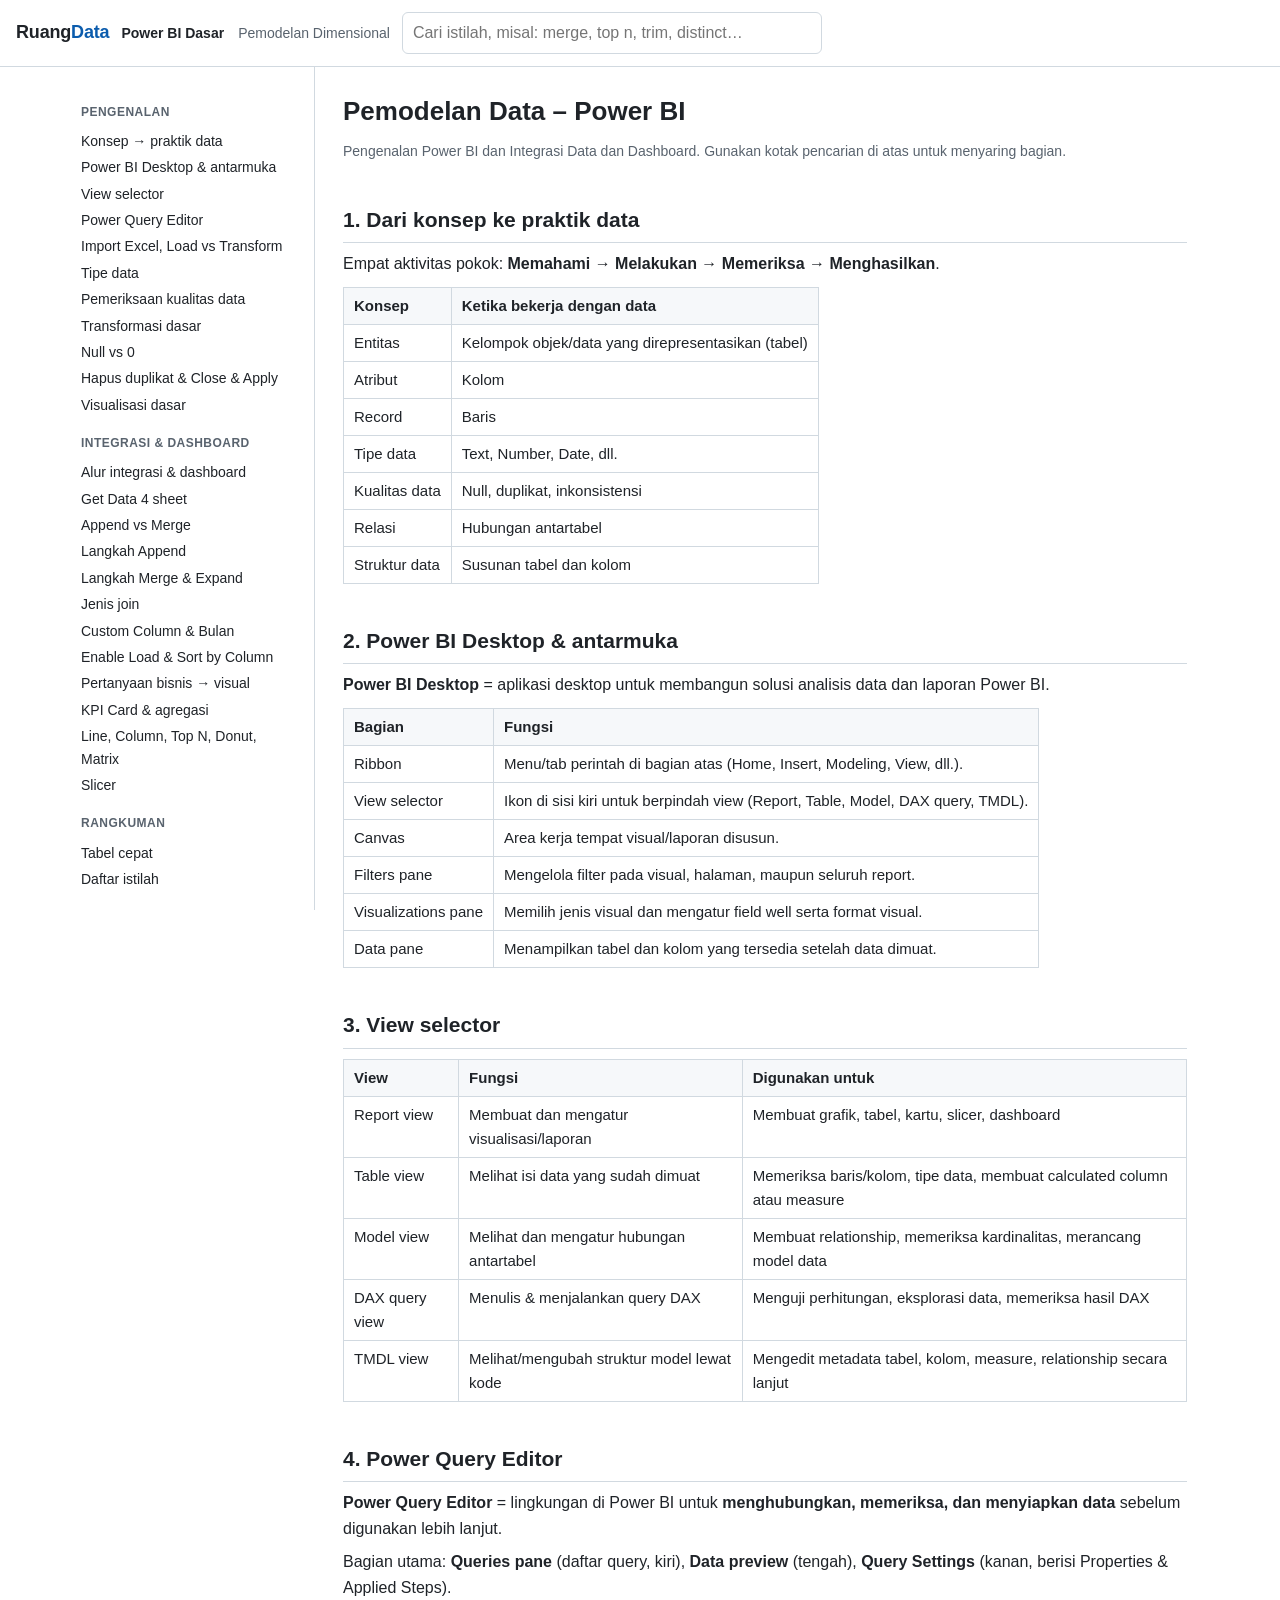
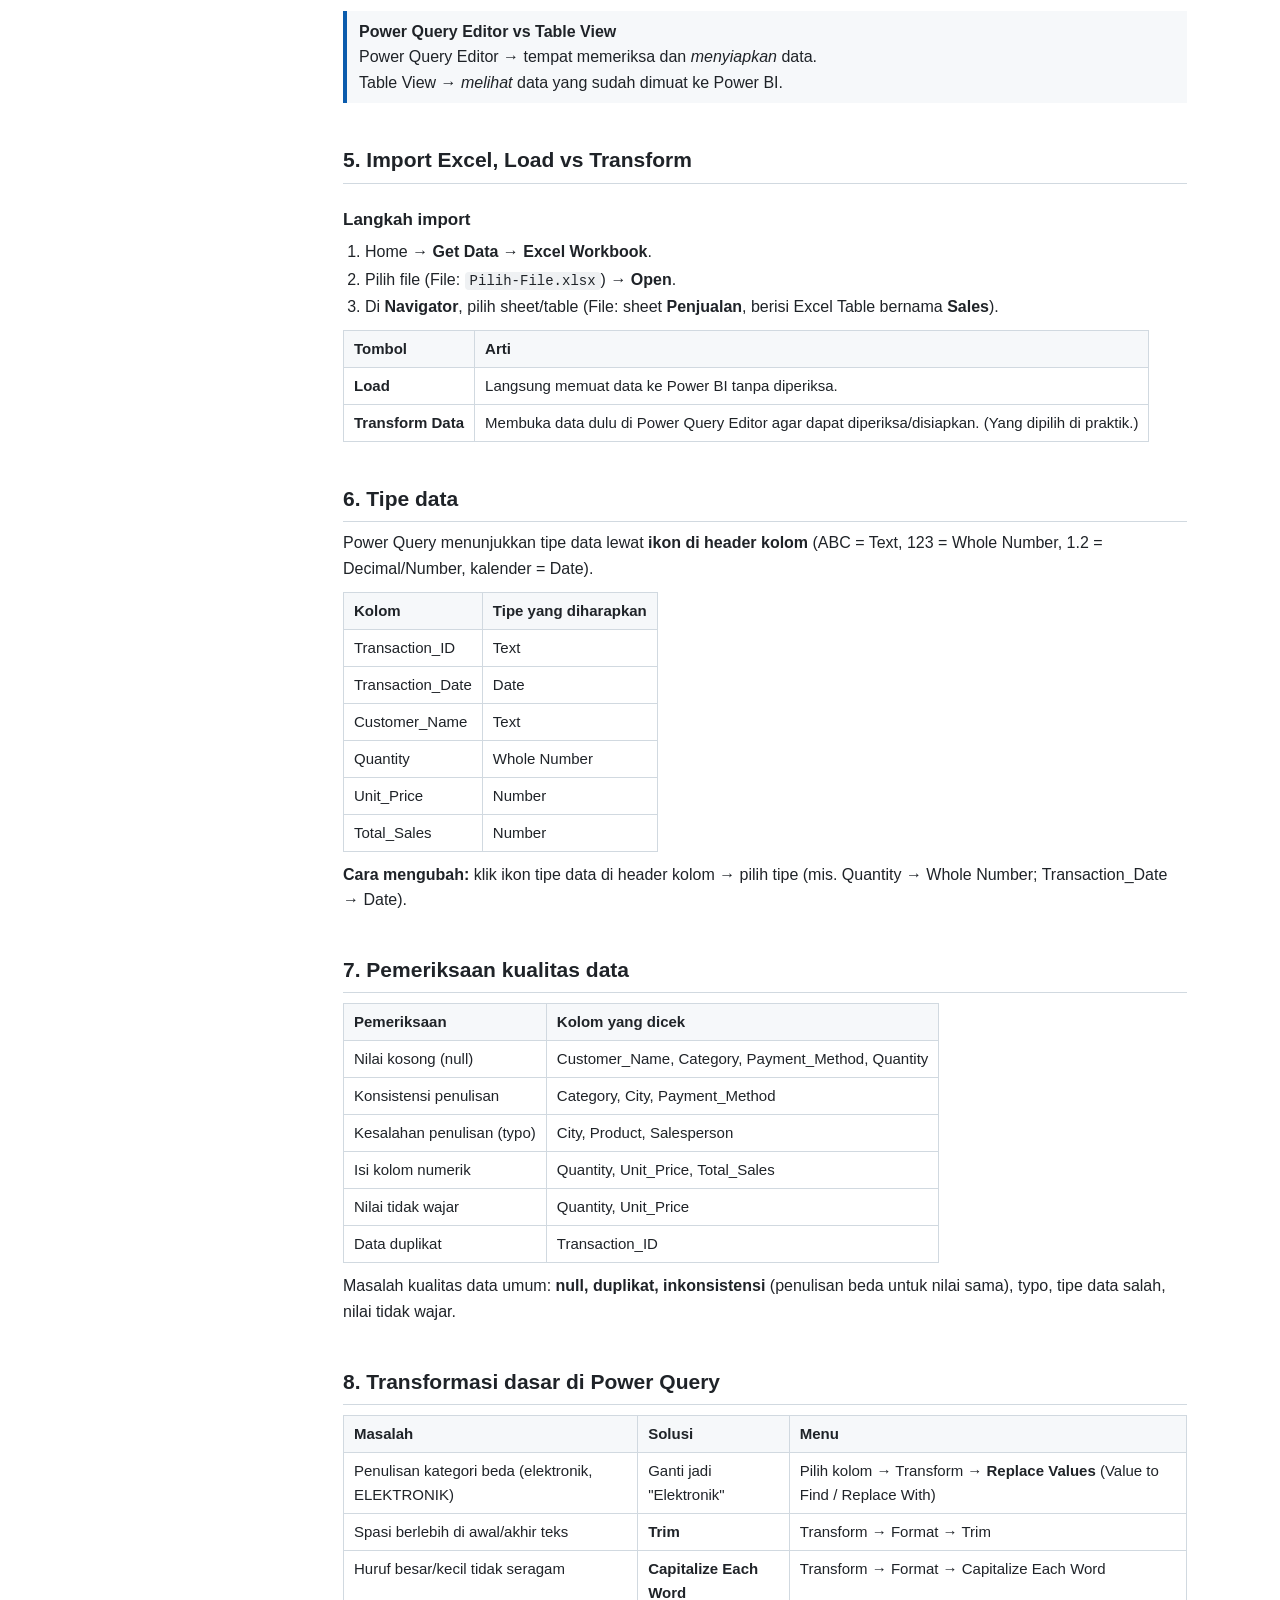
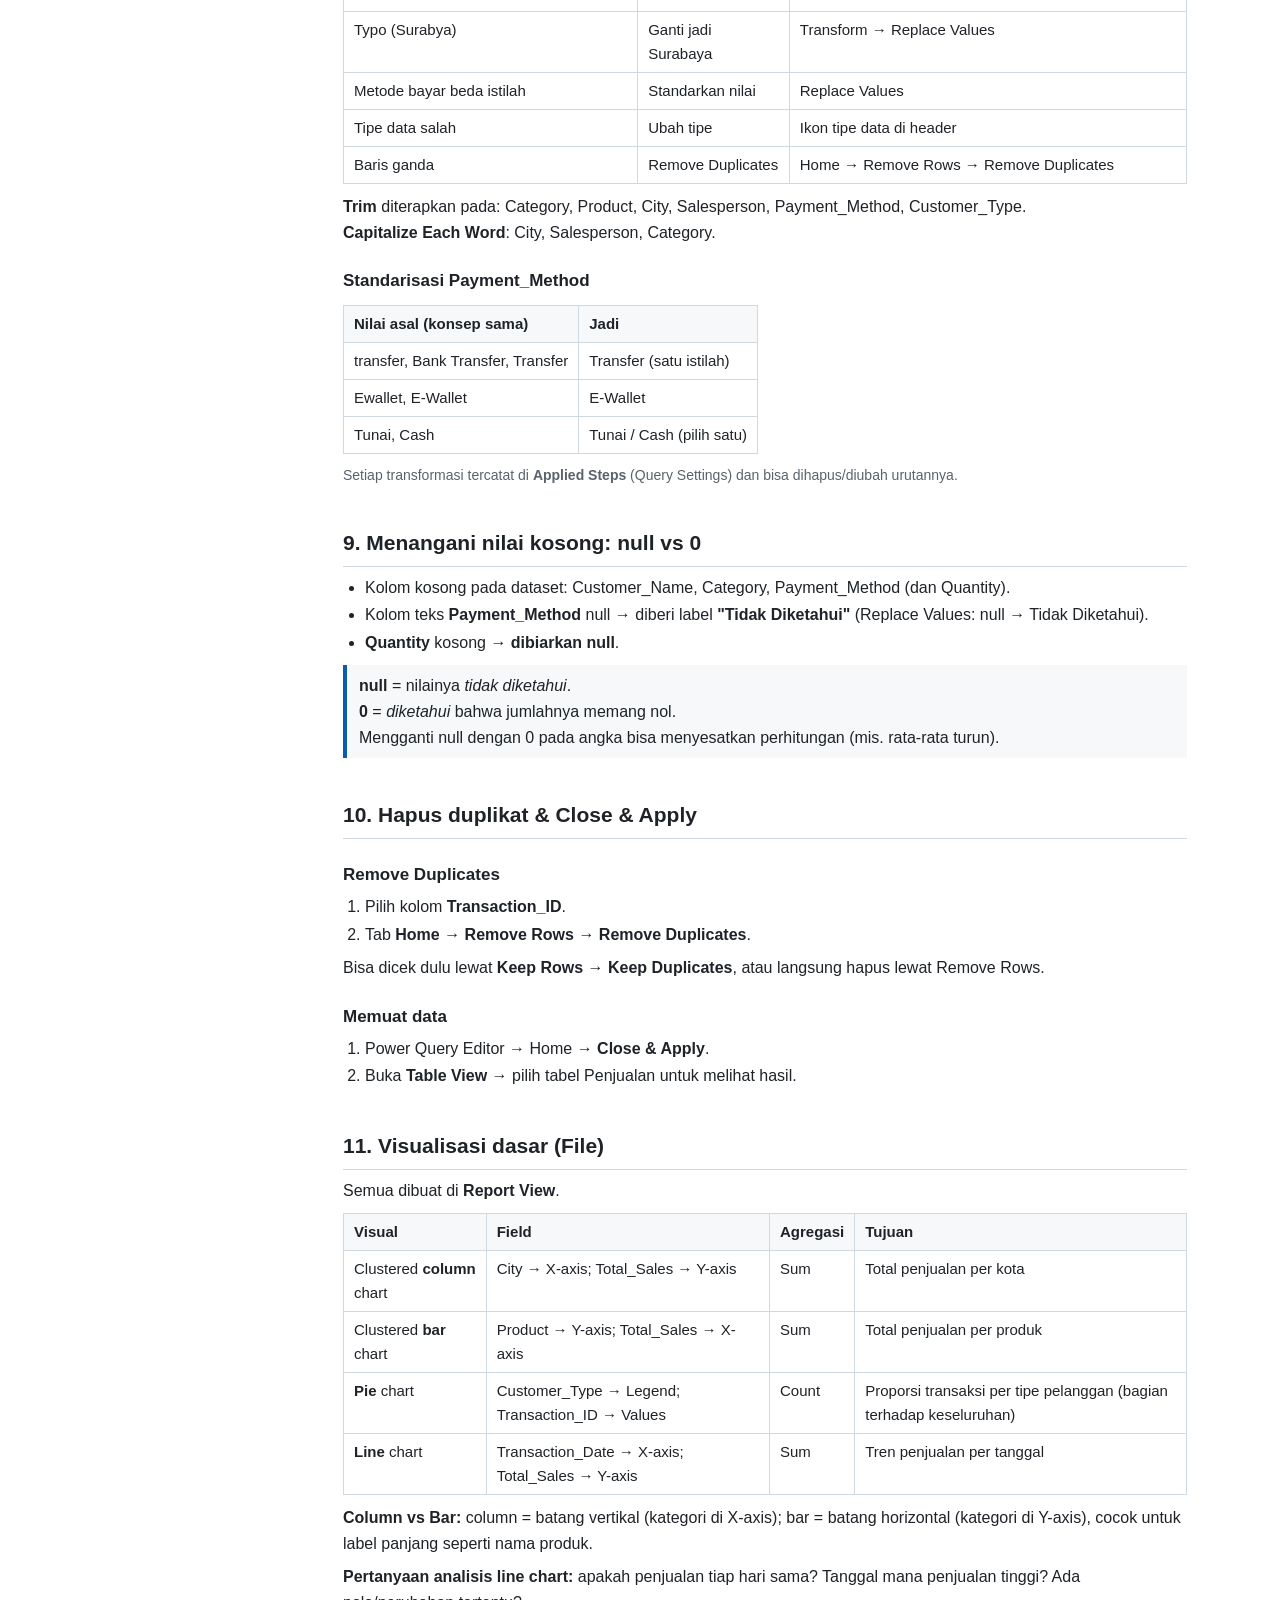
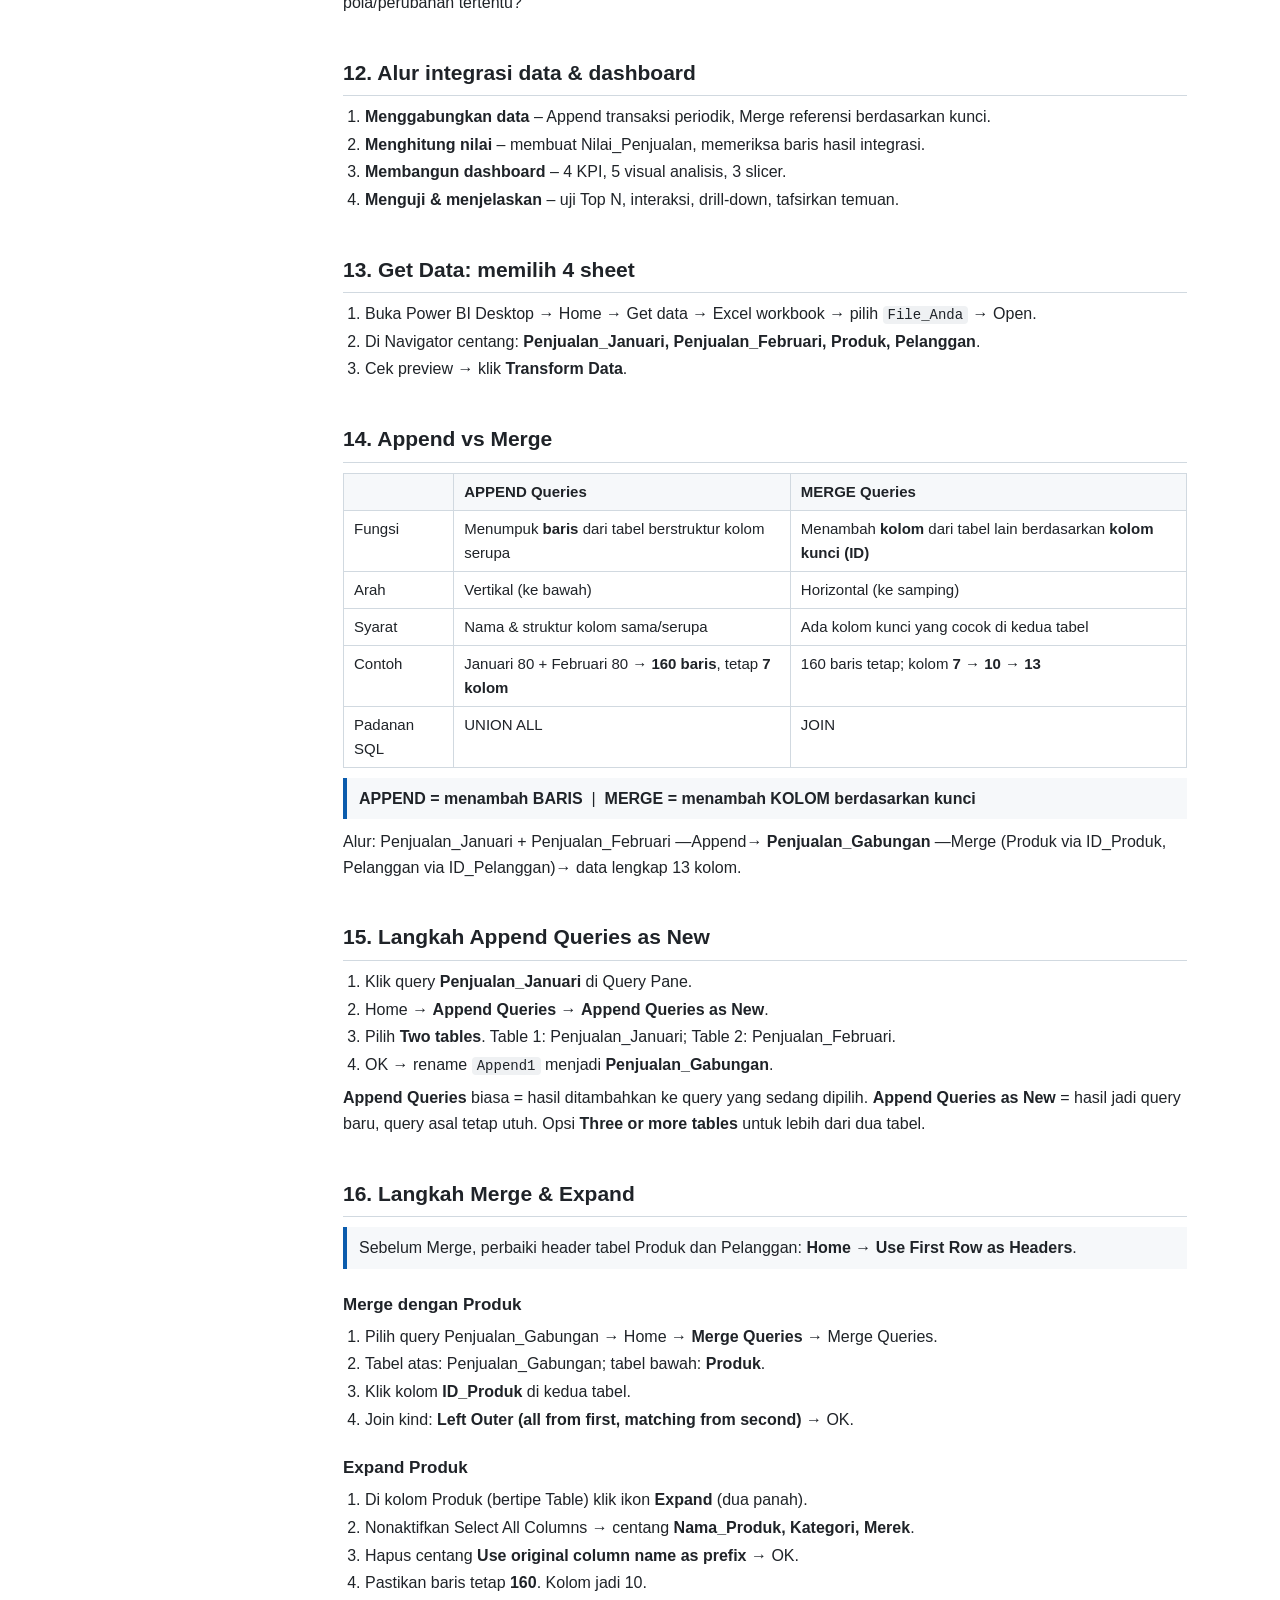
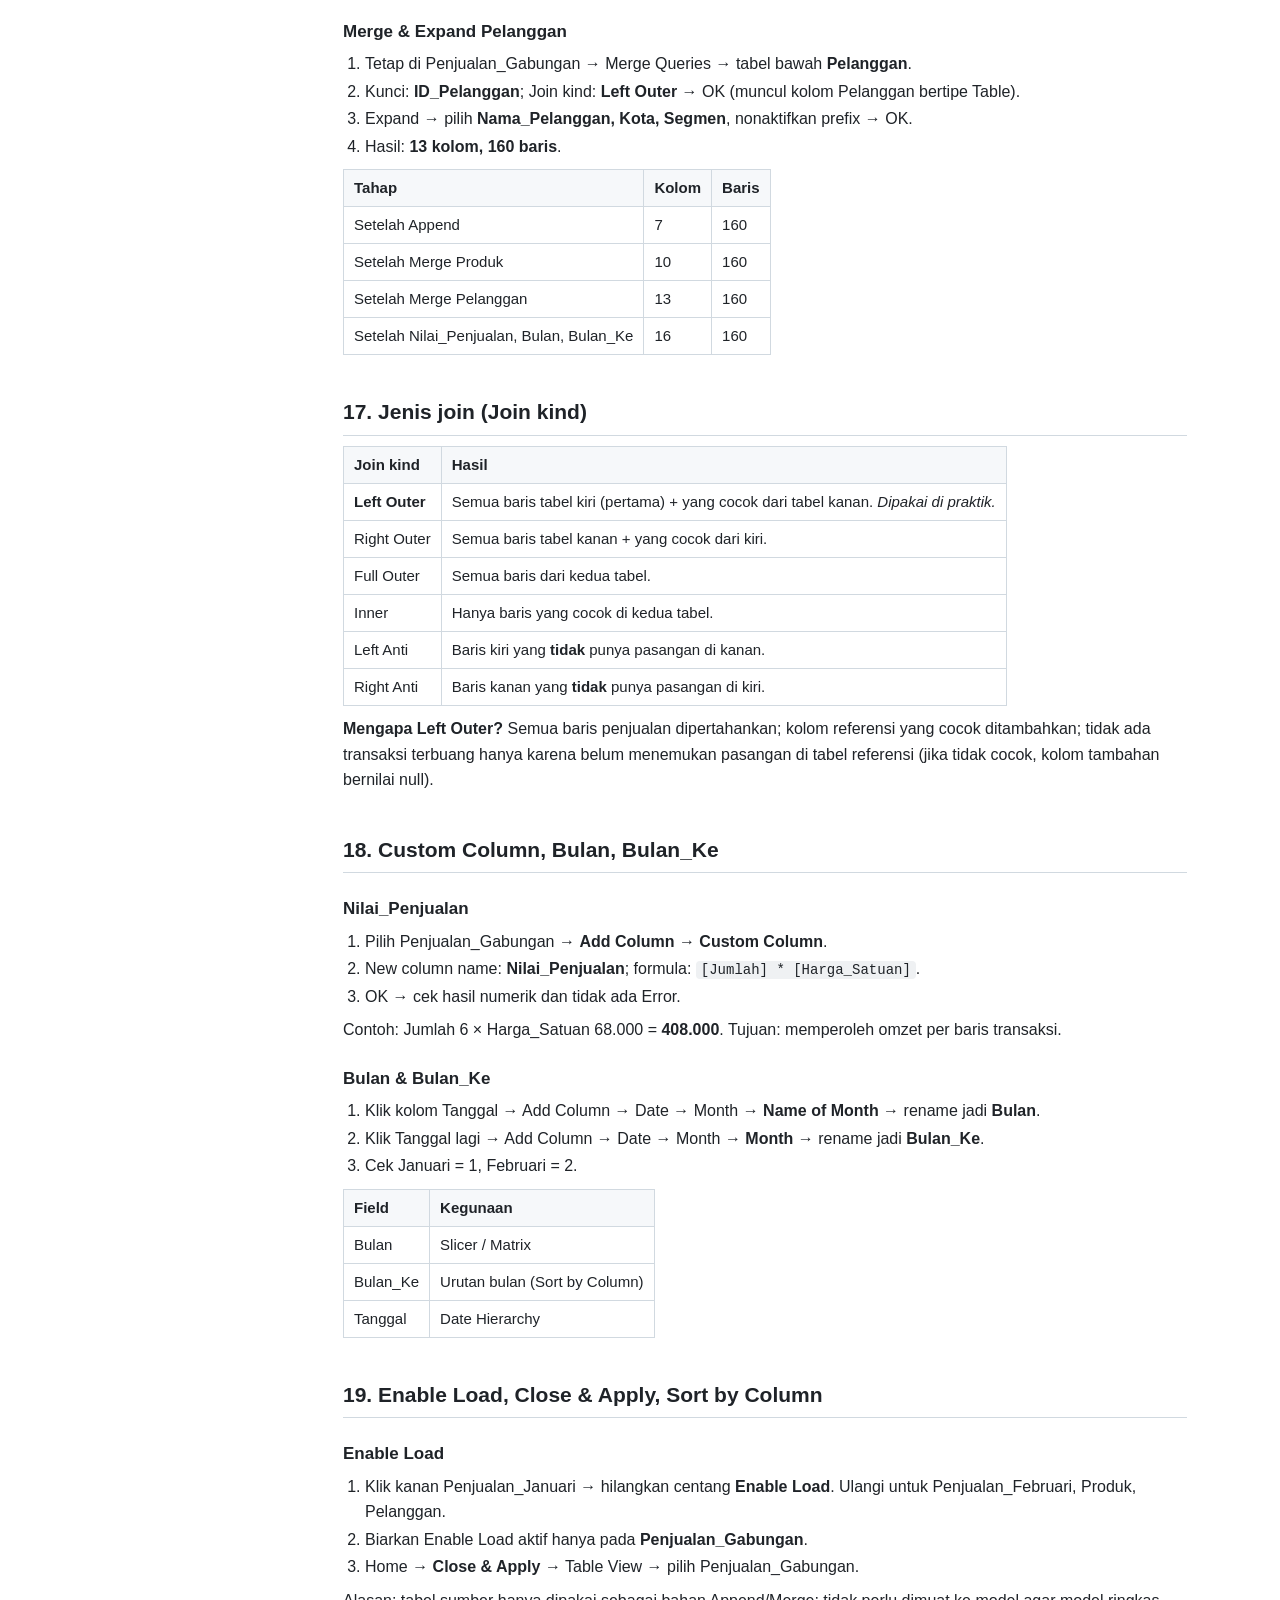
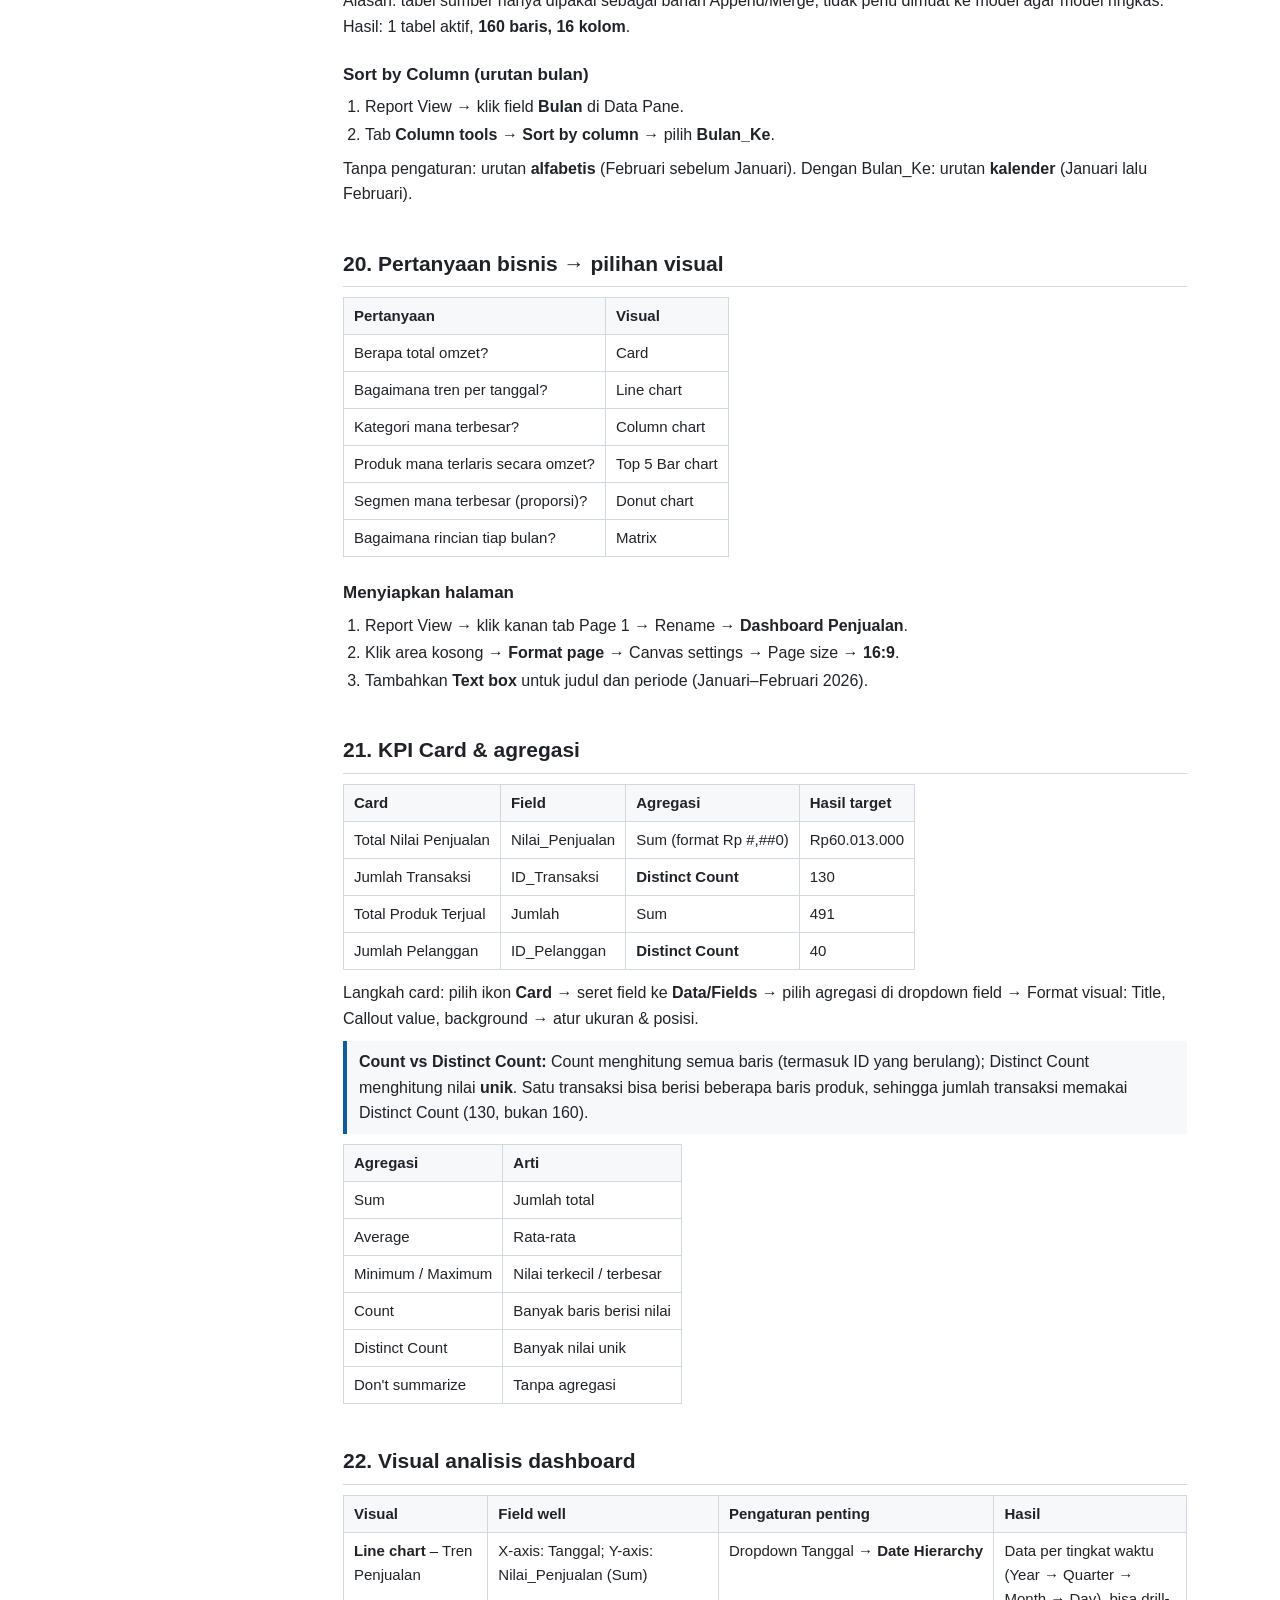
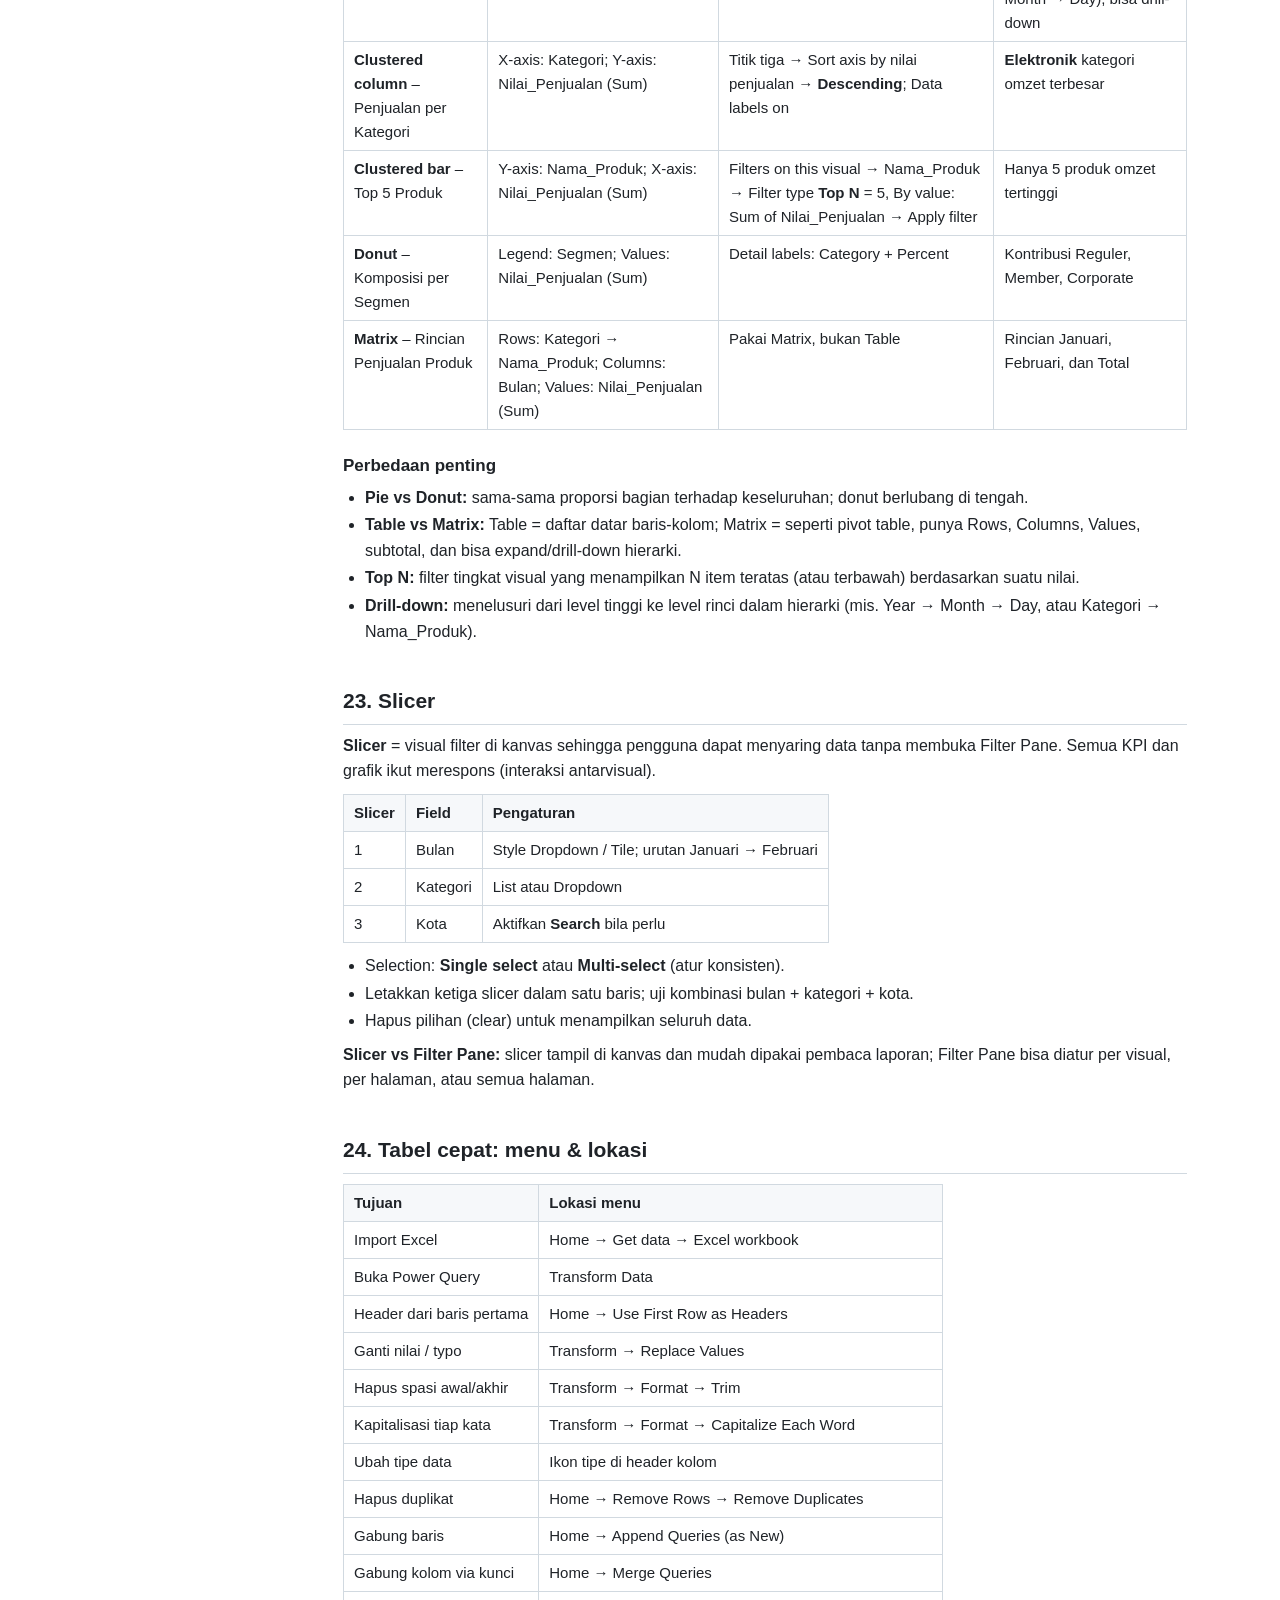
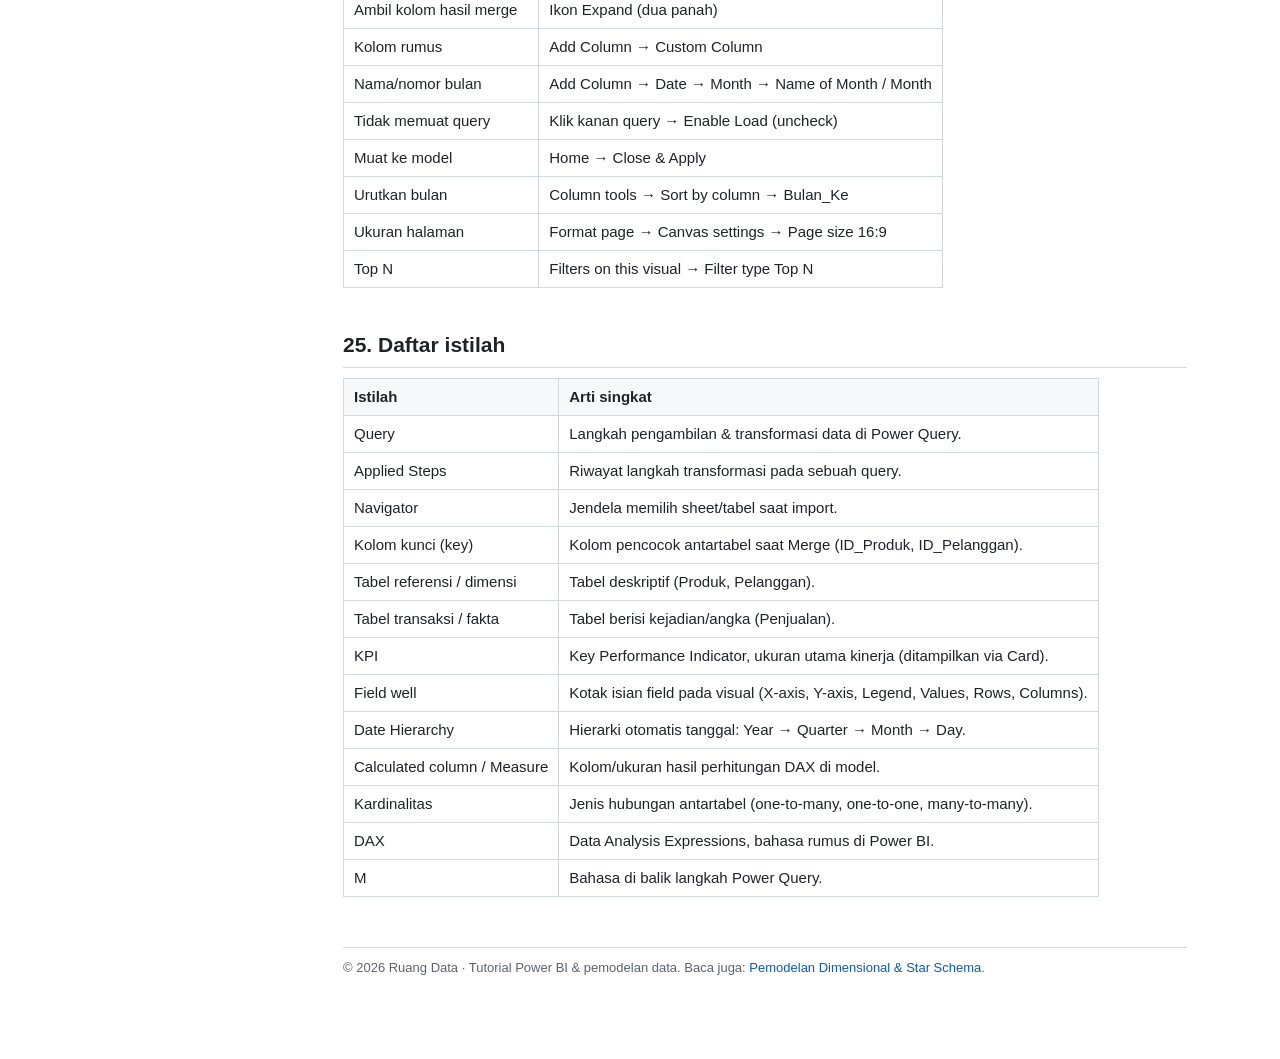
==== commit eb9f4535: "Tambah artikel pemodelan dimensional dan perbarui tampilan situs" ====
--- a/index.html
+++ b/index.html
@@ -3,59 +3,21 @@
 <head>
 <meta charset="utf-8">
 <meta name="viewport" content="width=device-width, initial-scale=1">
-<title>Guides Power BI</title>
-<meta name="description" content="Ringkasan materi Pengenalan Power BI, Power Query, Append & Merge, dan Dashboard.">
-<style>
-:root{
-  --bg:#ffffff; --fg:#1f2328; --muted:#59636e; --line:#d1d9e0; --soft:#f6f8fa;
-  --accent:#0b5cad; --mark:#fff3b0; --code:#eff1f3;
-}
-*{box-sizing:border-box}
-html{scroll-behavior:smooth}
-body{margin:0;background:var(--bg);color:var(--fg);font:16px/1.6 -apple-system,"Segoe UI",Roboto,Helvetica,Arial,sans-serif}
-a{color:var(--accent);text-decoration:none}
-a:hover{text-decoration:underline}
-header.top{border-bottom:1px solid var(--line);padding:12px 16px;display:flex;gap:12px;align-items:center;flex-wrap:wrap;position:sticky;top:0;background:var(--bg);z-index:5}
-header.top strong{font-size:17px}
-#q{flex:1;min-width:200px;max-width:420px;padding:7px 10px;border:1px solid var(--line);border-radius:6px;font:inherit}
-#info{color:var(--muted);font-size:13px}
-.wrap{display:flex;max-width:1150px;margin:0 auto}
-nav.toc{width:250px;flex-shrink:0;padding:20px 16px;border-right:1px solid var(--line);position:sticky;top:57px;height:calc(100vh - 57px);overflow:auto;font-size:14px}
-nav.toc h4{margin:16px 0 6px;font-size:12px;text-transform:uppercase;color:var(--muted);letter-spacing:.04em}
-nav.toc a{display:block;padding:2px 0;color:var(--fg)}
-nav.toc a:hover{color:var(--accent)}
-main{flex:1;min-width:0;padding:20px 28px 80px}
-h1{font-size:26px;margin:4px 0 4px}
-h2{font-size:21px;margin:40px 0 8px;padding-bottom:6px;border-bottom:1px solid var(--line)}
-h3{font-size:17px;margin:22px 0 6px}
-p{margin:8px 0}
-ol,ul{padding-left:22px;margin:6px 0}
-li{margin:2px 0}
-table{border-collapse:collapse;width:100%;margin:10px 0;font-size:15px;display:block;overflow-x:auto}
-th,td{border:1px solid var(--line);padding:6px 10px;text-align:left;vertical-align:top}
-th{background:var(--soft)}
-code,kbd{background:var(--code);padding:1px 5px;border-radius:4px;font:14px/1.4 Consolas,Menlo,monospace}
-.note{border-left:4px solid var(--accent);background:var(--soft);padding:8px 12px;margin:10px 0}
-.sub{color:var(--muted);font-size:14px}
-section.hide{display:none}
-mark{background:var(--mark);padding:0}
-footer{color:var(--muted);font-size:13px;margin-top:50px;border-top:1px solid var(--line);padding-top:10px}
-@media (max-width:820px){
-  nav.toc{display:none}
-  main{padding:16px}
-}
-</style>
+<title>Power BI Dasar: Power Query, Append & Merge, Dashboard | Ruang Data</title>
+<meta name="description" content="Tutorial Power BI Desktop untuk pemula: Power Query, pembersihan data, Append & Merge, hingga membuat dashboard.">
+<link rel="stylesheet" href="assets/style.css">
 </head>
 <body>
 <header class="top">
-  <strong>Guides Power BI</strong>
+  <a class="brand" href="./">Ruang<span>Data</span></a>
+  <nav class="menu"><a class="on" href="./">Power BI Dasar</a><a href="pemodelan-dimensional.html">Pemodelan Dimensional</a></nav>
   <input id="q" type="search" placeholder="Cari istilah, misal: merge, top n, trim, distinct…">
   <span id="info"></span>
 </header>
 
 <div class="wrap">
 <nav class="toc">
-  <h4>Stages 1</h4>
+  <h4>Pengenalan</h4>
   <a href="#konsep">Konsep → praktik data</a>
   <a href="#pbi">Power BI Desktop & antarmuka</a>
   <a href="#views">View selector</a>
@@ -67,7 +29,7 @@
   <a href="#null">Null vs 0</a>
   <a href="#dup">Hapus duplikat & Close & Apply</a>
   <a href="#vis5">Visualisasi dasar</a>
-  <h4>Stages 2</h4>
+  <h4>Integrasi &amp; Dashboard</h4>
   <a href="#alur6">Alur integrasi & dashboard</a>
   <a href="#getdata6">Get Data 4 sheet</a>
   <a href="#appendmerge">Append vs Merge</a>
@@ -498,38 +460,11 @@
 <tr><td>DAX</td><td>Data Analysis Expressions, bahasa rumus di Power BI.</td></tr>
 <tr><td>M</td><td>Bahasa di balik langkah Power Query.</td></tr>
 </table>
-<footer>Guides Pemodelan Data – Power BI.</footer>
+<footer>&copy; 2026 Ruang Data &middot; Tutorial Power BI &amp; pemodelan data. Baca juga: <a href="pemodelan-dimensional.html">Pemodelan Dimensional &amp; Star Schema</a>.</footer>
 </section>
 </main>
 </div>
 
-<script>
-(function(){
-  var q=document.getElementById('q'), info=document.getElementById('info');
-  var secs=[].slice.call(document.querySelectorAll('main section'));
-  secs.forEach(function(s){s._html=s.innerHTML;});
-  function esc(t){return t.replace(/[.*+?^${}()|[\]\\]/g,'\\$&');}
-  q.addEventListener('input',function(){
-    var v=q.value.trim(), n=0;
-    secs.forEach(function(s){
-      s.innerHTML=s._html;
-      if(!v){s.classList.remove('hide');return;}
-      var hit=s.textContent.toLowerCase().indexOf(v.toLowerCase())>-1;
-      s.classList.toggle('hide',!hit);
-      if(hit){n++;
-        var re=new RegExp('('+esc(v)+')','gi');
-        var w=document.createTreeWalker(s,NodeFilter.SHOW_TEXT,null,false),nodes=[],x;
-        while(x=w.nextNode()) if(re.test(x.nodeValue)) nodes.push(x);
-        nodes.forEach(function(t){
-          var span=document.createElement('span');
-          span.innerHTML=t.nodeValue.replace(/&/g,'&amp;').replace(/</g,'&lt;').replace(re,'<mark>$1</mark>');
-          t.parentNode.replaceChild(span,t);
-        });
-      }
-    });
-    info.textContent=v?(n+' bagian cocok'):'';
-  });
-})();
-</script>
+<script src="assets/cari.js"></script>
 </body>
 </html>
--- a/assets/style.css
+++ b/assets/style.css
@@ -0,0 +1,50 @@
+:root{
+  --bg:#ffffff; --fg:#1f2328; --muted:#59636e; --line:#d1d9e0; --soft:#f6f8fa;
+  --accent:#0b5cad; --mark:#fff3b0; --code:#eff1f3;
+}
+*{box-sizing:border-box}
+html{scroll-behavior:smooth}
+body{margin:0;background:var(--bg);color:var(--fg);font:16px/1.6 -apple-system,"Segoe UI",Roboto,Helvetica,Arial,sans-serif}
+a{color:var(--accent);text-decoration:none}
+a:hover{text-decoration:underline}
+header.top{border-bottom:1px solid var(--line);padding:12px 16px;display:flex;gap:12px;align-items:center;flex-wrap:wrap;position:sticky;top:0;background:var(--bg);z-index:5}
+header.top strong{font-size:17px}
+#q{flex:1;min-width:200px;max-width:420px;padding:7px 10px;border:1px solid var(--line);border-radius:6px;font:inherit}
+#info{color:var(--muted);font-size:13px}
+.wrap{display:flex;max-width:1150px;margin:0 auto}
+nav.toc{width:250px;flex-shrink:0;padding:20px 16px;border-right:1px solid var(--line);position:sticky;top:57px;height:calc(100vh - 57px);overflow:auto;font-size:14px}
+nav.toc h4{margin:16px 0 6px;font-size:12px;text-transform:uppercase;color:var(--muted);letter-spacing:.04em}
+nav.toc a{display:block;padding:2px 0;color:var(--fg)}
+nav.toc a:hover{color:var(--accent)}
+main{flex:1;min-width:0;padding:20px 28px 80px}
+h1{font-size:26px;margin:4px 0 4px}
+h2{font-size:21px;margin:40px 0 8px;padding-bottom:6px;border-bottom:1px solid var(--line)}
+h3{font-size:17px;margin:22px 0 6px}
+p{margin:8px 0}
+ol,ul{padding-left:22px;margin:6px 0}
+li{margin:2px 0}
+table{border-collapse:collapse;width:100%;margin:10px 0;font-size:15px;display:block;overflow-x:auto}
+th,td{border:1px solid var(--line);padding:6px 10px;text-align:left;vertical-align:top}
+th{background:var(--soft)}
+code,kbd{background:var(--code);padding:1px 5px;border-radius:4px;font:14px/1.4 Consolas,Menlo,monospace}
+.note{border-left:4px solid var(--accent);background:var(--soft);padding:8px 12px;margin:10px 0}
+.sub{color:var(--muted);font-size:14px}
+section.hide{display:none}
+mark{background:var(--mark);padding:0}
+footer{color:var(--muted);font-size:13px;margin-top:50px;border-top:1px solid var(--line);padding-top:10px}
+@media (max-width:820px){
+  nav.toc{display:none}
+  main{padding:16px}
+}
+header.top .brand{font-size:18px;font-weight:700;color:var(--fg);letter-spacing:-.01em}
+header.top .brand span{color:var(--accent)}
+header.top nav.menu{display:flex;gap:14px;font-size:14px}
+header.top nav.menu a{color:var(--muted)}
+header.top nav.menu a.on{color:var(--fg);font-weight:600}
+.meta{color:var(--muted);font-size:13px;margin:0 0 18px}
+.star{display:grid;grid-template-columns:1fr 1.2fr 1fr;grid-template-rows:auto auto auto;gap:14px;max-width:640px;margin:14px 0;font-size:14px}
+.star div{border:1px solid var(--line);border-radius:6px;padding:8px 10px;background:#fff}
+.star b{display:block;margin-bottom:2px}
+.star .f{grid-column:2;grid-row:2;border:2px solid var(--accent);background:var(--soft)}
+.star .t{grid-column:2;grid-row:1}.star .l{grid-column:1;grid-row:2}.star .r{grid-column:3;grid-row:2}.star .b{grid-column:2;grid-row:3}
+@media (max-width:560px){.star{grid-template-columns:1fr}.star div{grid-column:1!important;grid-row:auto!important}}
